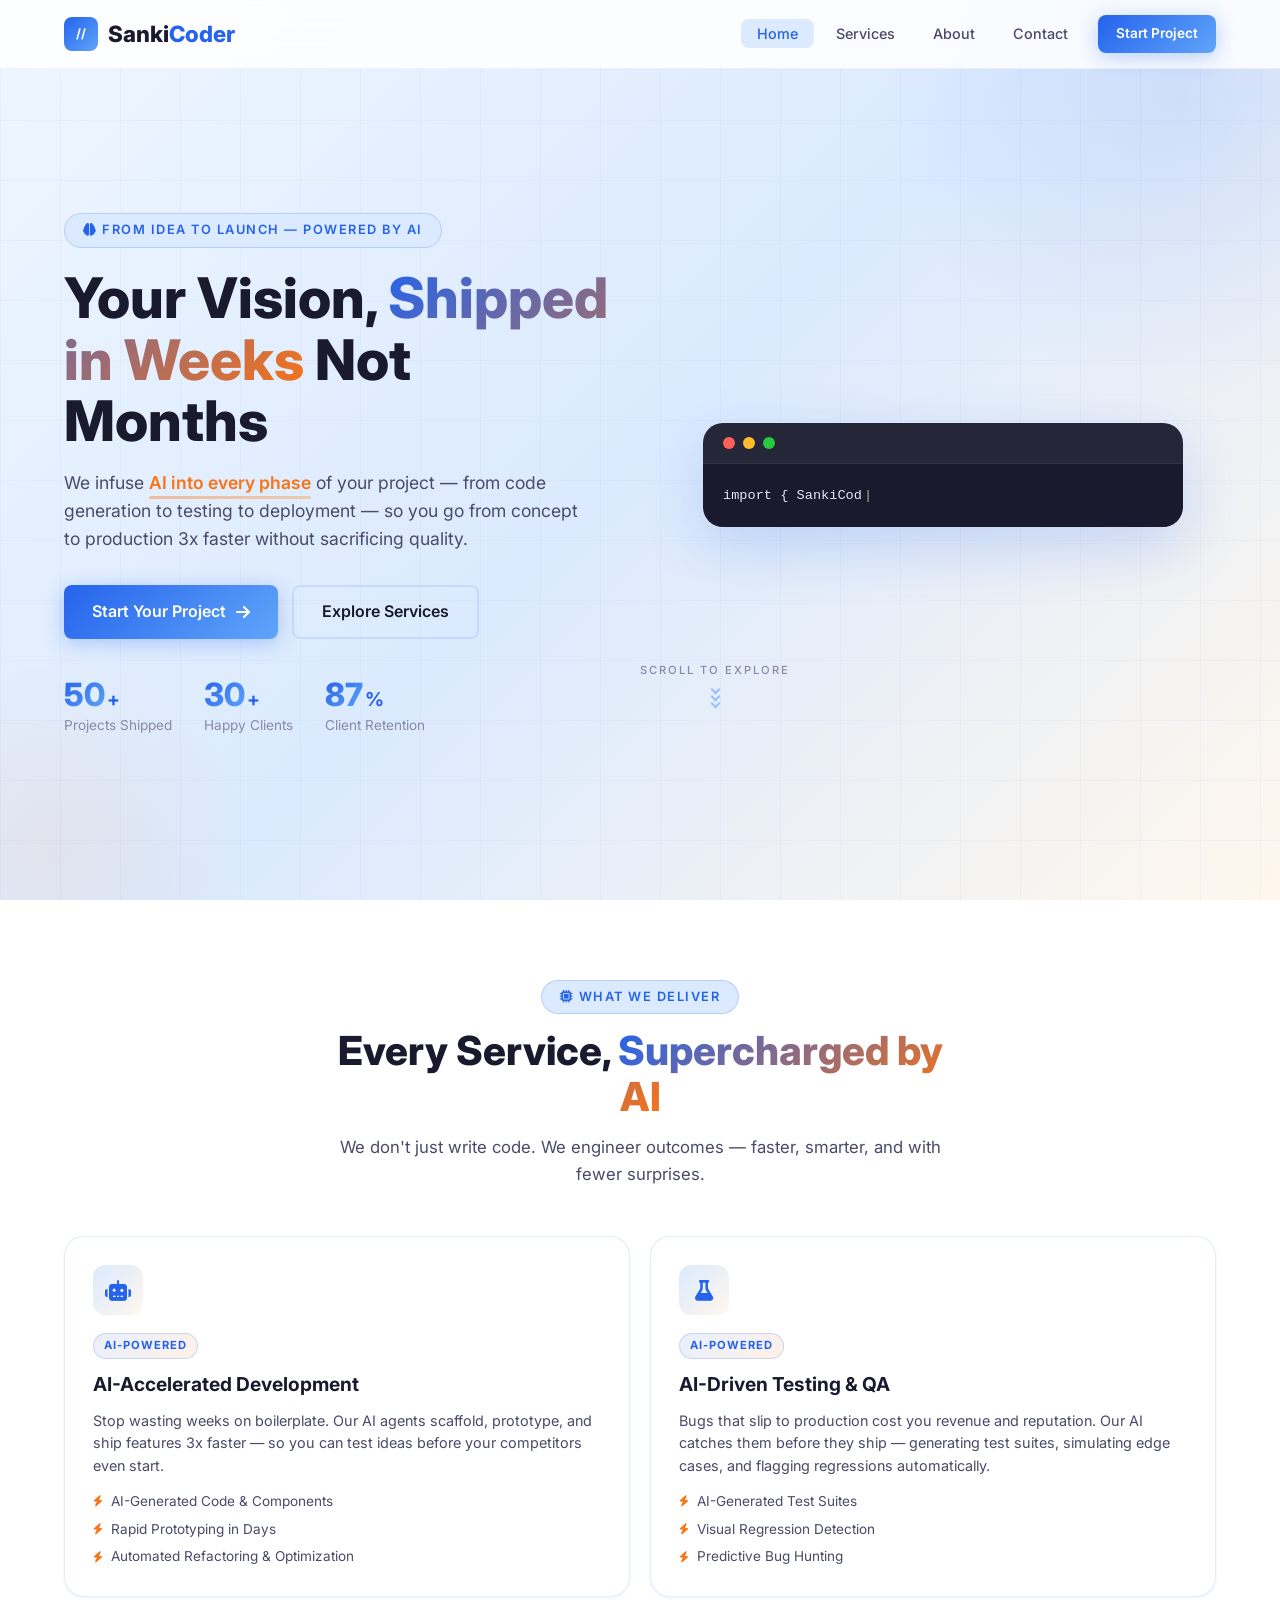
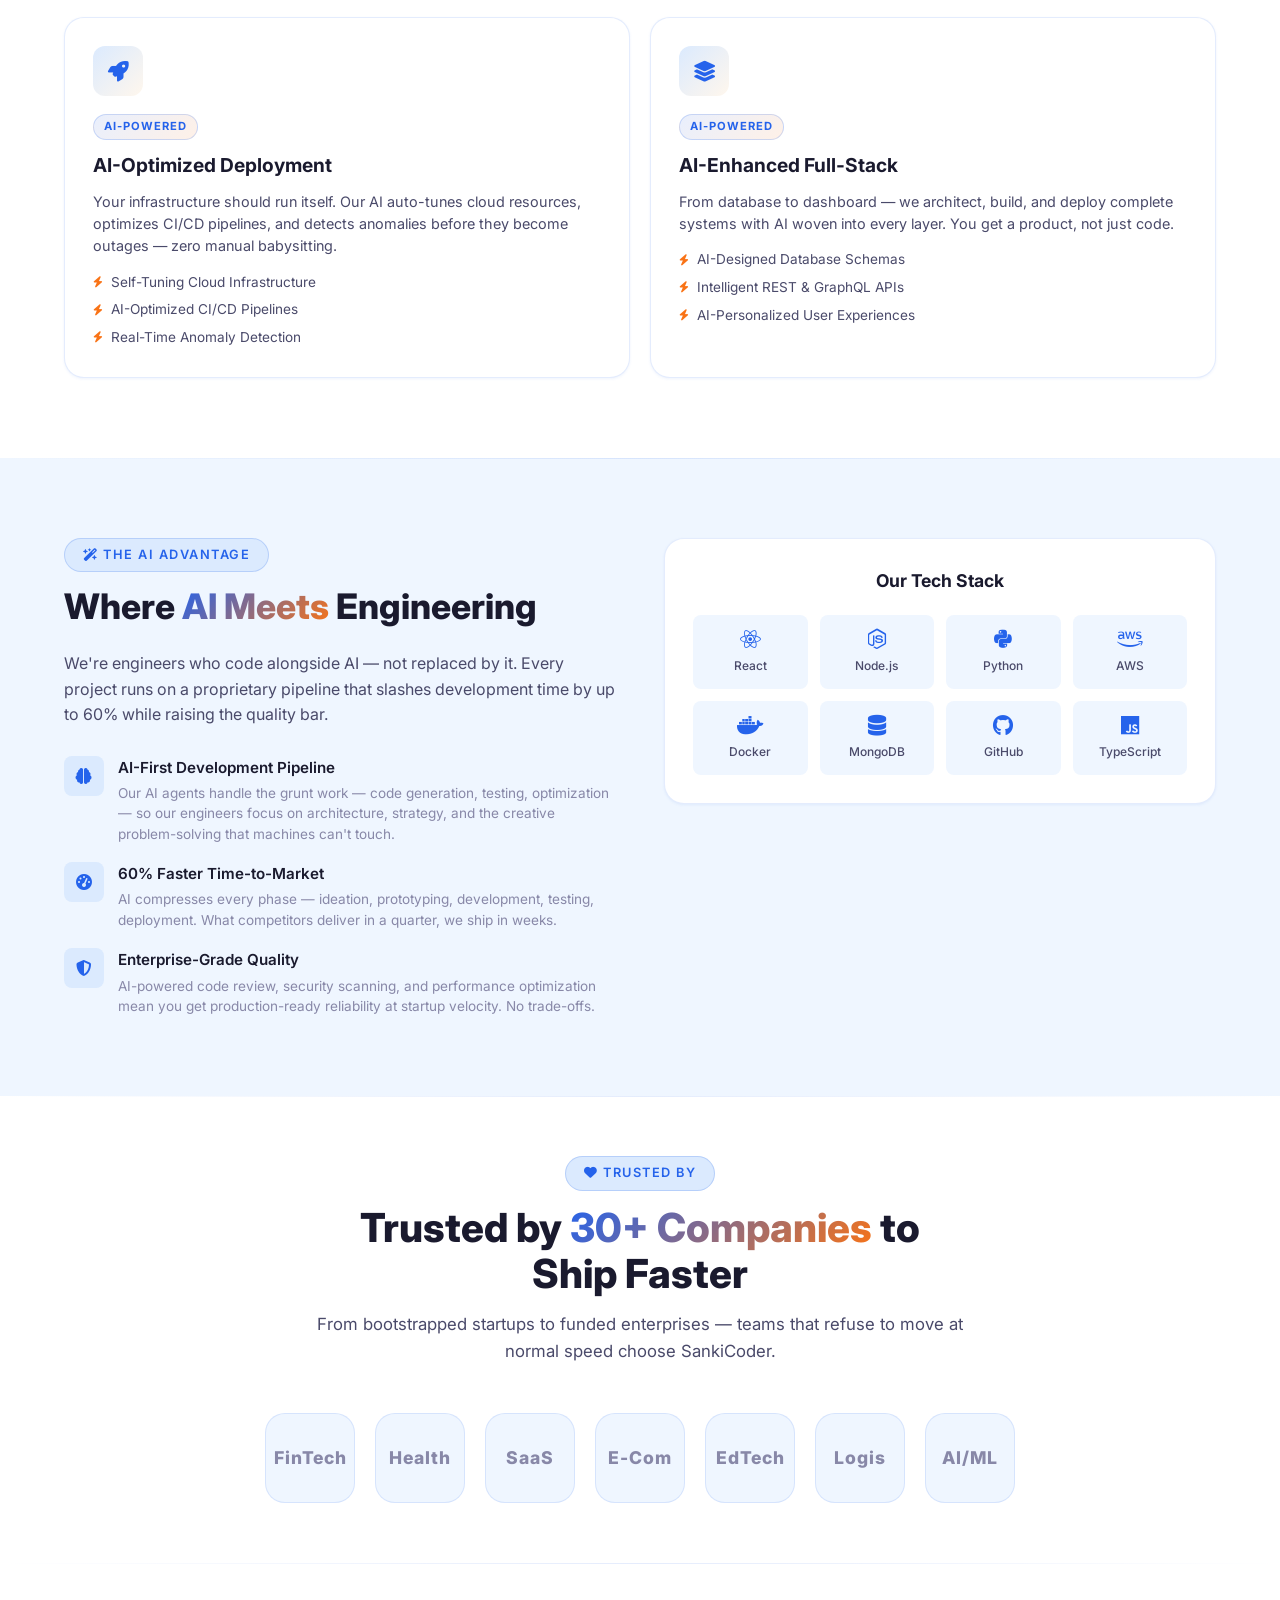
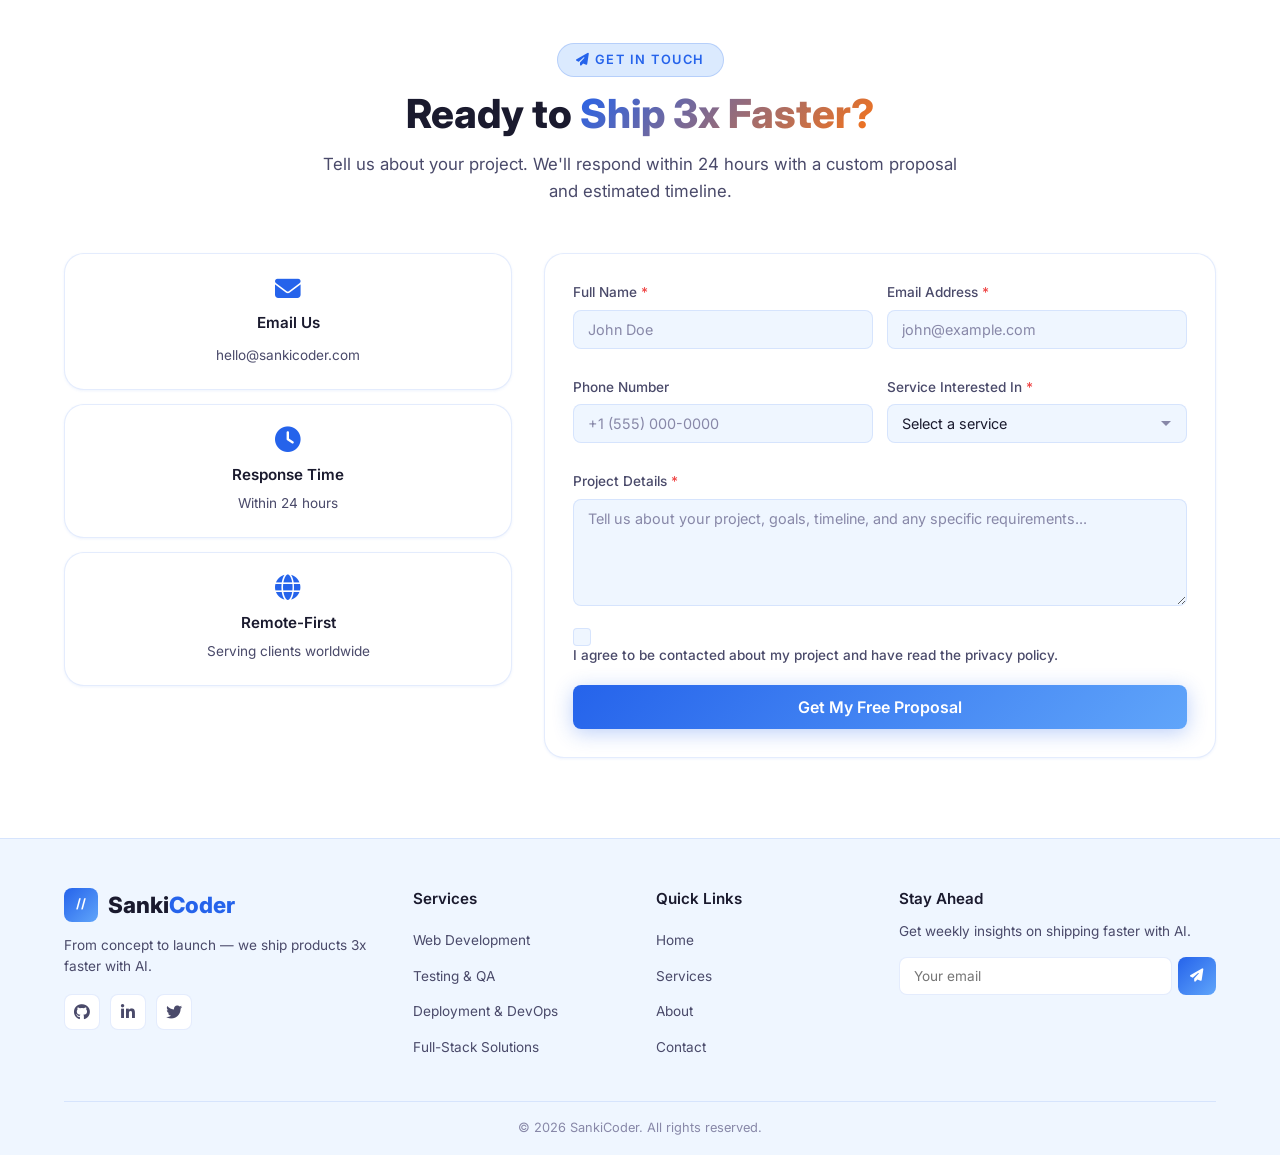
==== index.html @ d542b887 "first commit" ====
<!DOCTYPE html>
<html lang="en">
<head>
    <meta charset="UTF-8">
    <meta name="viewport" content="width=device-width, initial-scale=1.0">
    <title>SankiCoder — Ship Products 3x Faster with AI</title>
    <link rel="stylesheet" href="styles.css">
    <link rel="preconnect" href="https://fonts.googleapis.com">
    <link rel="preconnect" href="https://fonts.gstatic.com" crossorigin>
    <link href="https://fonts.googleapis.com/css2?family=Inter:wght@300;400;500;600;700;800&display=swap" rel="stylesheet">
    <link rel="stylesheet" href="https://cdnjs.cloudflare.com/ajax/libs/font-awesome/6.5.0/css/all.min.css">
</head>
<body>
    <!-- Navigation -->
    <nav class="navbar">
        <div class="container nav-container">
            <a href="#" class="logo">
                <span class="logo-icon">//</span>
                <span class="logo-text">Sanki<span class="accent">Coder</span></span>
            </a>
            <div class="nav-toggle" id="navToggle">
                <span></span>
                <span></span>
                <span></span>
            </div>
            <ul class="nav-links" id="navLinks">
                <li><a href="#home" class="nav-link active">Home</a></li>
                <li><a href="#services" class="nav-link">Services</a></li>
                <li><a href="#about" class="nav-link">About</a></li>
                <li><a href="#contact" class="nav-link">Contact</a></li>
                <li><a href="#contact" class="btn btn-primary nav-cta">Start Project</a></li>
            </ul>
        </div>
    </nav>

    <!-- Hero Section -->
    <section id="home" class="hero">
        <div class="hero-bg">
            <div class="gradient-sphere"></div>
            <div class="gradient-sphere-2"></div>
            <div class="grid-overlay"></div>
        </div>
        <div class="container hero-content">
            <div class="hero-text">
                <div class="badge"><i class="fas fa-brain"></i> From Idea to Launch — Powered by AI</div>
                <h1>Your Vision, <span class="gradient-text">Shipped in Weeks</span> Not Months</h1>
                <p>We infuse <span class="highlight">AI into every phase</span> of your project — from code generation to testing to deployment — so you go from concept to production 3x faster without sacrificing quality.</p>
                <div class="hero-cta">
                    <a href="#contact" class="btn btn-primary">Start Your Project <i class="fas fa-arrow-right"></i></a>
                    <a href="#services" class="btn btn-outline">Explore Services</a>
                </div>
                <div class="hero-stats">
                    <div class="stat">
                        <div class="stat-value">
                            <span class="stat-number" data-target="50">0</span>
                            <span class="stat-plus">+</span>
                        </div>
                        <span class="stat-label">Projects Shipped</span>
                    </div>
                    <div class="stat">
                        <div class="stat-value">
                            <span class="stat-number" data-target="30">0</span>
                            <span class="stat-plus">+</span>
                        </div>
                        <span class="stat-label">Happy Clients</span>
                    </div>
                    <div class="stat">
                        <div class="stat-value">
                            <span class="stat-number" data-target="98">0</span>
                            <span class="stat-percent">%</span>
                        </div>
                        <span class="stat-label">Client Retention</span>
                    </div>
                </div>
            </div>
            <div class="hero-visual">
                <div class="code-window">
                    <div class="code-header">
                        <span class="dot red"></span>
                        <span class="dot yellow"></span>
                        <span class="dot green"></span>
                    </div>
                    <div class="code-body">
                        <pre><code><span class="code-keyword">import</span> { SankiCoder } <span class="code-keyword">from</span> <span class="code-string">'tech'</span>;

<span class="code-keyword">const</span> project = <span class="code-keyword">new</span> SankiCoder({
  vision: <span class="code-string">'your idea'</span>,
  stack: [<span class="code-string">'React'</span>, <span class="code-string">'Node.js'</span>, <span class="code-string">'AWS'</span>]
});

<span class="code-keyword">await</span> project.deploy();
<span class="code-comment">// 🚀 AI-accelerated delivery</span></code></pre>
                    </div>
                </div>
            </div>
                <div class="scroll-indicator">
                    <span class="scroll-text">Scroll to explore</span>
                    <div class="scroll-chevron">
                        <span></span>
                        <span></span>
                        <span></span>
                    </div>
                </div>
            </div>
        </div>
    </section>

    <!-- Services Section -->
    <section id="services" class="services">
        <div class="container">
            <div class="section-header">
                <span class="section-badge"><i class="fas fa-microchip"></i> What We Deliver</span>
                <h2>Every Service, <span class="gradient-text">Supercharged by AI</span></h2>
                <p>We don't just write code. We engineer outcomes — faster, smarter, and with fewer surprises.</p>
            </div>
            <div class="services-grid">
                <div class="service-card ai-card">
                    <div class="service-icon ai-icon">
                        <i class="fas fa-robot"></i>
                    </div>
                    <div class="ai-badge">AI-Powered</div>
                    <h3>AI-Accelerated Development</h3>
                    <p>Stop wasting weeks on boilerplate. Our AI agents scaffold, prototype, and ship features 3x faster — so you can test ideas before your competitors even start.</p>
                    <ul class="service-features">
                        <li><i class="fas fa-bolt"></i> AI-Generated Code & Components</li>
                        <li><i class="fas fa-bolt"></i> Rapid Prototyping in Days</li>
                        <li><i class="fas fa-bolt"></i> Automated Refactoring & Optimization</li>
                    </ul>
                </div>
                <div class="service-card ai-card">
                    <div class="service-icon ai-icon">
                        <i class="fas fa-flask"></i>
                    </div>
                    <div class="ai-badge">AI-Powered</div>
                    <h3>AI-Driven Testing & QA</h3>
                    <p>Bugs that slip to production cost you revenue and reputation. Our AI catches them before they ship — generating test suites, simulating edge cases, and flagging regressions automatically.</p>
                    <ul class="service-features">
                        <li><i class="fas fa-bolt"></i> AI-Generated Test Suites</li>
                        <li><i class="fas fa-bolt"></i> Visual Regression Detection</li>
                        <li><i class="fas fa-bolt"></i> Predictive Bug Hunting</li>
                    </ul>
                </div>
                <div class="service-card ai-card">
                    <div class="service-icon ai-icon">
                        <i class="fas fa-rocket"></i>
                    </div>
                    <div class="ai-badge">AI-Powered</div>
                    <h3>AI-Optimized Deployment</h3>
                    <p>Your infrastructure should run itself. Our AI auto-tunes cloud resources, optimizes CI/CD pipelines, and detects anomalies before they become outages — zero manual babysitting.</p>
                    <ul class="service-features">
                        <li><i class="fas fa-bolt"></i> Self-Tuning Cloud Infrastructure</li>
                        <li><i class="fas fa-bolt"></i> AI-Optimized CI/CD Pipelines</li>
                        <li><i class="fas fa-bolt"></i> Real-Time Anomaly Detection</li>
                    </ul>
                </div>
                <div class="service-card ai-card">
                    <div class="service-icon ai-icon">
                        <i class="fas fa-layer-group"></i>
                    </div>
                    <div class="ai-badge">AI-Powered</div>
                    <h3>AI-Enhanced Full-Stack</h3>
                    <p>From database to dashboard — we architect, build, and deploy complete systems with AI woven into every layer. You get a product, not just code.</p>
                    <ul class="service-features">
                        <li><i class="fas fa-bolt"></i> AI-Designed Database Schemas</li>
                        <li><i class="fas fa-bolt"></i> Intelligent REST & GraphQL APIs</li>
                        <li><i class="fas fa-bolt"></i> AI-Personalized User Experiences</li>
                    </ul>
                </div>
            </div>
        </div>
    </section>

    <!-- About Section -->
    <section id="about" class="about">
        <div class="container">
            <div class="about-grid">
                <div class="about-content">
                    <div class="section-header left">
                    <span class="section-badge"><i class="fas fa-wand-magic-sparkles"></i> The AI Advantage</span>
                    <h2>Where <span class="gradient-text">AI Meets</span> Engineering</h2>
                    </div>
                    <p>We're engineers who code alongside AI — not replaced by it. Every project runs on a proprietary pipeline that slashes development time by up to 60% while raising the quality bar.</p>
                    <div class="about-values">
                        <div class="value-item">
                            <div class="value-icon"><i class="fas fa-brain"></i></div>
                            <div>
                                <h4>AI-First Development Pipeline</h4>
                                <p>Our AI agents handle the grunt work — code generation, testing, optimization — so our engineers focus on architecture, strategy, and the creative problem-solving that machines can't touch.</p>
                            </div>
                        </div>
                        <div class="value-item">
                            <div class="value-icon"><i class="fas fa-gauge-high"></i></div>
                            <div>
                                <h4>60% Faster Time-to-Market</h4>
                                <p>AI compresses every phase — ideation, prototyping, development, testing, deployment. What competitors deliver in a quarter, we ship in weeks.</p>
                            </div>
                        </div>
                        <div class="value-item">
                            <div class="value-icon"><i class="fas fa-shield-halved"></i></div>
                            <div>
                                <h4>Enterprise-Grade Quality</h4>
                                <p>AI-powered code review, security scanning, and performance optimization mean you get production-ready reliability at startup velocity. No trade-offs.</p>
                            </div>
                        </div>
                    </div>
                </div>
                <div class="about-tech">
                    <h3>Our Tech Stack</h3>
                    <div class="tech-grid">
                        <div class="tech-item"><i class="fab fa-react"></i><span>React</span></div>
                        <div class="tech-item"><i class="fab fa-node-js"></i><span>Node.js</span></div>
                        <div class="tech-item"><i class="fab fa-python"></i><span>Python</span></div>
                        <div class="tech-item"><i class="fab fa-aws"></i><span>AWS</span></div>
                        <div class="tech-item"><i class="fab fa-docker"></i><span>Docker</span></div>
                        <div class="tech-item"><i class="fas fa-database"></i><span>MongoDB</span></div>
                        <div class="tech-item"><i class="fab fa-github"></i><span>GitHub</span></div>
                        <div class="tech-item"><i class="fab fa-js"></i><span>TypeScript</span></div>
                    </div>
                </div>
            </div>
        </div>
    </section>

    <!-- Trusted By Section -->
    <section class="trusted">
        <div class="container">
            <div class="section-header">
                <span class="section-badge"><i class="fas fa-heart"></i> Trusted By</span>
                <h2>Trusted by <span class="gradient-text">30+ Companies</span> to Ship Faster</h2>
                <p>From bootstrapped startups to funded enterprises — teams that refuse to move at normal speed choose SankiCoder.</p>
            </div>
            <div class="trusted-grid">
                <div class="trusted-logo"><span>FinTech</span></div>
                <div class="trusted-logo"><span>Health</span></div>
                <div class="trusted-logo"><span>SaaS</span></div>
                <div class="trusted-logo"><span>E-Com</span></div>
                <div class="trusted-logo"><span>EdTech</span></div>
                <div class="trusted-logo"><span>Logis</span></div>
                <div class="trusted-logo"><span>AI/ML</span></div>
            </div>
        </div>
    </section>

    <!-- Contact / Lead Capture Section -->
    <section id="contact" class="contact">
        <div class="container">
                <div class="section-header">
                    <span class="section-badge"><i class="fas fa-paper-plane"></i> Get In Touch</span>
                    <h2>Ready to <span class="gradient-text">Ship 3x Faster?</span></h2>
                    <p>Tell us about your project. We'll respond within 24 hours with a custom proposal and estimated timeline.</p>
            </div>
            <div class="contact-wrapper">
                <div class="contact-info">
                    <div class="info-card">
                        <i class="fas fa-envelope"></i>
                        <h4>Email Us</h4>
                        <a href="mailto:hello@sankicoder.com">hello@sankicoder.com</a>
                    </div>
                    <div class="info-card">
                        <i class="fas fa-clock"></i>
                        <h4>Response Time</h4>
                        <p>Within 24 hours</p>
                    </div>
                    <div class="info-card">
                        <i class="fas fa-globe"></i>
                        <h4>Remote-First</h4>
                        <p>Serving clients worldwide</p>
                    </div>
                </div>
                <form class="contact-form" id="leadForm">
                    <div class="form-row">
                        <div class="form-group">
                            <label for="name">Full Name <span class="required">*</span></label>
                            <input type="text" id="name" name="name" placeholder="John Doe" required>
                        </div>
                        <div class="form-group">
                            <label for="email">Email Address <span class="required">*</span></label>
                            <input type="email" id="email" name="email" placeholder="john@example.com" required>
                        </div>
                    </div>
                    <div class="form-row">
                        <div class="form-group">
                            <label for="phone">Phone Number</label>
                            <input type="tel" id="phone" name="phone" placeholder="+1 (555) 000-0000">
                        </div>
                        <div class="form-group">
                            <label for="service">Service Interested In <span class="required">*</span></label>
                            <select id="service" name="service" required>
                                <option value="" disabled selected>Select a service</option>
                                <option value="ai-development">AI-Accelerated Development</option>
                                <option value="ai-testing">AI-Driven Testing & QA</option>
                                <option value="ai-deployment">AI-Optimized Deployment</option>
                                <option value="ai-fullstack">AI-Enhanced Full-Stack</option>
                                <option value="other">Other</option>
                            </select>
                        </div>
                    </div>
                    <div class="form-group">
                        <label for="message">Project Details <span class="required">*</span></label>
                        <textarea id="message" name="message" rows="5" placeholder="Tell us about your project, goals, timeline, and any specific requirements..." required></textarea>
                    </div>
                    <div class="form-group checkbox-group">
                        <label class="checkbox-label">
                            <input type="checkbox" id="consent" required>
                            <span class="checkmark"></span>
                            <span class="checkbox-text"></span>I agree to be contacted about my project and have read the privacy policy.</span>
                        </label>
                    </div>
                    <button type="submit" class="btn btn-primary btn-full" id="submitBtn">
                        <span class="btn-text">Get My Free Proposal</span>
                        <span class="btn-loading" style="display:none;">
                            <i class="fas fa-spinner fa-spin"></i> Sending...
                        </span>
                    </button>
                    <div class="form-success" id="formSuccess" style="display:none;">
                        <i class="fas fa-check-circle"></i>
                        <h3>Message Sent Successfully!</h3>
                        <p>Thank you for reaching out. We'll review your project details and get back to you within 24 hours.</p>
                    </div>
                </form>
            </div>
        </div>
    </section>

    <!-- Footer -->
    <footer class="footer">
        <div class="container">
            <div class="footer-content">
                <div class="footer-brand">
                    <a href="#" class="logo">
                        <span class="logo-icon">//</span>
                        <span class="logo-text">Sanki<span class="accent">Coder</span></span>
                    </a>
                    <p>From concept to launch — we ship products 3x faster with AI.</p>
                    <div class="social-links">
                        <a href="#" aria-label="GitHub"><i class="fab fa-github"></i></a>
                        <a href="#" aria-label="LinkedIn"><i class="fab fa-linkedin-in"></i></a>
                        <a href="#" aria-label="Twitter"><i class="fab fa-twitter"></i></a>
                    </div>
                </div>
                <div class="footer-links">
                    <h4>Services</h4>
                    <ul>
                        <li><a href="#services">Web Development</a></li>
                        <li><a href="#services">Testing & QA</a></li>
                        <li><a href="#services">Deployment & DevOps</a></li>
                        <li><a href="#services">Full-Stack Solutions</a></li>
                    </ul>
                </div>
                <div class="footer-links">
                    <h4>Quick Links</h4>
                    <ul>
                        <li><a href="#home">Home</a></li>
                        <li><a href="#services">Services</a></li>
                        <li><a href="#about">About</a></li>
                        <li><a href="#contact">Contact</a></li>
                    </ul>
                </div>
                <div class="footer-newsletter">
                    <h4>Stay Ahead</h4>
                    <p>Get weekly insights on shipping faster with AI.</p>
                    <form class="newsletter-form" id="newsletterForm">
                        <input type="email" placeholder="Your email" required>
                        <button type="submit"><i class="fas fa-paper-plane"></i></button>
                    </form>
                </div>
            </div>
            <div class="footer-bottom">
                <p>&copy; 2026 SankiCoder. All rights reserved.</p>
            </div>
        </div>
    </footer>

    <!-- Back to Top Button -->
    <button class="back-to-top" id="backToTop" aria-label="Back to top">
        <i class="fas fa-chevron-up"></i>
    </button>

    <script src="script.js"></script>
</body>
</html>
---- styles.css ----
/* ===== CSS Variables - Light Theme (Default) ===== */
:root {
    --primary: #2563eb;
    --primary-dark: #1d4ed8;
    --primary-light: #60a5fa;
    --primary-subtle: #dbeafe;
    --accent: #f97316;
    --accent-light: #fb923c;
    --accent-subtle: #fff7ed;
    --bg-primary: #ffffff;
    --bg-secondary: #eff6ff;
    --bg-card: #ffffff;
    --bg-card-hover: #f0f7ff;
    --text-primary: #1a1a2e;
    --text-secondary: #4a4a6a;
    --text-muted: #8888a8;
    --border-color: rgba(37, 99, 235, 0.12);
    --border-light: rgba(37, 99, 235, 0.06);
    --gradient-1: linear-gradient(135deg, #2563eb, #60a5fa);
    --gradient-2: linear-gradient(135deg, #2563eb, #f97316);
    --gradient-3: linear-gradient(135deg, #f97316, #fb923c);
    --gradient-hero: linear-gradient(135deg, #eff6ff 0%, #dbeafe 50%, #fff7ed 100%);
    --shadow-sm: 0 1px 3px rgba(37, 99, 235, 0.08);
    --shadow-md: 0 4px 20px rgba(37, 99, 235, 0.1);
    --shadow-lg: 0 8px 40px rgba(37, 99, 235, 0.12);
    --shadow-glow: 0 0 30px rgba(37, 99, 235, 0.15);
    --radius-sm: 8px;
    --radius-md: 12px;
    --radius-lg: 20px;
    --radius-xl: 24px;
    --transition: all 0.3s cubic-bezier(0.4, 0, 0.2, 1);
    --nav-bg: rgba(255, 255, 255, 0.85);
    --nav-border: rgba(37, 99, 235, 0.08);
    --code-bg: #1a1a2e;
    --code-text: #e2e8f0;
}

/* ===== Reset & Base ===== */
*, *::before, *::after {
    margin: 0;
    padding: 0;
    box-sizing: border-box;
}

html {
    scroll-behavior: smooth;
    scroll-padding-top: 80px;
}

body {
    font-family: 'Inter', -apple-system, BlinkMacSystemFont, sans-serif;
    background-color: var(--bg-primary);
    color: var(--text-primary);
    line-height: 1.6;
    overflow-x: hidden;
}

a {
    text-decoration: none;
    color: inherit;
}

ul {
    list-style: none;
}

img {
    max-width: 100%;
}

.container {
    max-width: 1200px;
    margin: 0 auto;
    padding: 0 24px;
}

/* ===== Typography ===== */
.gradient-text {
    background: var(--gradient-2);
    -webkit-background-clip: text;
    background-clip: text;
    -webkit-text-fill-color: transparent;
}

.highlight {
    color: var(--accent);
    font-weight: 600;
    position: relative;
    display: inline-block;
}

.highlight::after {
    content: '';
    position: absolute;
    bottom: -2px;
    left: 0;
    right: 0;
    height: 3px;
    background: var(--gradient-3);
    border-radius: 2px;
    opacity: 0.4;
}

.section-header {
    text-align: center;
    max-width: 650px;
    margin: 0 auto 48px;
}

.section-header.left {
    text-align: left;
    margin: 0 0 24px;
}

.section-badge {
    display: inline-block;
    background: var(--primary-subtle);
    border: 1px solid rgba(37, 99, 235, 0.2);
    color: var(--primary);
    font-size: 0.8rem;
    font-weight: 600;
    text-transform: uppercase;
    letter-spacing: 1.5px;
    padding: 6px 18px;
    border-radius: 50px;
    margin-bottom: 14px;
}

.section-header h2 {
    font-size: 2.5rem;
    font-weight: 800;
    line-height: 1.15;
    margin-bottom: 14px;
    color: var(--text-primary);
}

.section-header p {
    color: var(--text-secondary);
    font-size: 1.05rem;
    line-height: 1.6;
}

.section-header.left h2 {
    font-size: 2.2rem;
}

/* ===== Buttons ===== */
.btn {
    display: inline-flex;
    align-items: center;
    gap: 10px;
    font-family: 'Inter', sans-serif;
    font-size: 1rem;
    font-weight: 600;
    padding: 12px 28px;
    border-radius: var(--radius-sm);
    cursor: pointer;
    transition: var(--transition);
    border: none;
}

.btn-primary {
    background: var(--gradient-1);
    color: #fff;
    box-shadow: 0 4px 20px rgba(37, 99, 235, 0.3);
}

.btn-primary:hover {
    transform: translateY(-2px);
    box-shadow: 0 8px 30px rgba(37, 99, 235, 0.4);
}

.btn-outline {
    background: transparent;
    color: var(--text-primary);
    border: 2px solid var(--border-color);
}

.btn-outline:hover {
    border-color: var(--primary);
    background: var(--primary-subtle);
}

.btn-full {
    width: 100%;
    justify-content: center;
}

/* Nav CTA */
.nav-cta {
    padding: 8px 18px !important;
    font-size: 0.85rem !important;
    margin-left: 8px;
    white-space: nowrap;
}

/* ===== Navigation ===== */
.navbar {
    position: fixed;
    top: 0;
    left: 0;
    right: 0;
    z-index: 1000;
    background: var(--nav-bg);
    backdrop-filter: blur(20px);
    -webkit-backdrop-filter: blur(20px);
    border-bottom: 1px solid var(--nav-border);
    transition: var(--transition);
}

.navbar.scrolled {
    background: rgba(255, 255, 255, 0.95);
    box-shadow: 0 4px 30px rgba(37, 99, 235, 0.08);
}

.nav-container {
    display: flex;
    align-items: center;
    justify-content: space-between;
    height: 68px;
}

.logo {
    display: flex;
    align-items: center;
    gap: 10px;
    font-size: 1.4rem;
    font-weight: 800;
}

.logo-icon {
    display: inline-flex;
    align-items: center;
    justify-content: center;
    width: 34px;
    height: 34px;
    background: var(--gradient-1);
    border-radius: var(--radius-sm);
    font-size: 0.8rem;
    font-weight: 700;
    color: #fff;
}

.logo-text {
    color: var(--text-primary);
}

.accent {
    color: var(--primary);
}

.nav-links {
    display: flex;
    align-items: center;
    gap: 6px;
}

.nav-link {
    padding: 6px 16px;
    border-radius: var(--radius-sm);
    font-size: 0.9rem;
    font-weight: 500;
    color: var(--text-secondary);
    transition: var(--transition);
}

.nav-link:hover,
.nav-link.active {
    color: var(--primary);
    background: var(--primary-subtle);
}

.nav-toggle {
    display: none;
    flex-direction: column;
    gap: 5px;
    cursor: pointer;
    padding: 5px;
}

.nav-toggle span {
    display: block;
    width: 24px;
    height: 2px;
    background: var(--text-primary);
    border-radius: 2px;
    transition: var(--transition);
}

/* ===== Hero Section ===== */
.hero {
    position: relative;
    min-height: 100vh;
    display: flex;
    align-items: center;
    padding: 110px 0 60px;
    overflow: hidden;
    background: var(--gradient-hero);
}

.hero-bg {
    position: absolute;
    inset: 0;
    z-index: 0;
}

.gradient-sphere {
    position: absolute;
    top: -200px;
    right: -200px;
    width: 600px;
    height: 600px;
    border-radius: 50%;
    background: radial-gradient(circle, rgba(37, 99, 235, 0.1), transparent 70%);
    animation: sphereFloat 8s ease-in-out infinite;
}

.gradient-sphere-2 {
    position: absolute;
    bottom: -150px;
    left: -150px;
    width: 400px;
    height: 400px;
    border-radius: 50%;
    background: radial-gradient(circle, rgba(249, 115, 22, 0.08), transparent 70%);
    animation: sphereFloat2 10s ease-in-out infinite;
}

@keyframes sphereFloat {
    0%, 100% { transform: translate(0, 0) scale(1); }
    50% { transform: translate(-30px, 30px) scale(1.05); }
}

@keyframes sphereFloat2 {
    0%, 100% { transform: translate(0, 0) scale(1); }
    50% { transform: translate(30px, -20px) scale(1.08); }
}

.grid-overlay {
    position: absolute;
    inset: 0;
    background-image: 
        linear-gradient(rgba(37, 99, 235, 0.04) 1px, transparent 1px),
        linear-gradient(90deg, rgba(37, 99, 235, 0.04) 1px, transparent 1px);
    background-size: 60px 60px;
}

.hero-content {
    position: relative;
    z-index: 1;
    display: grid;
    grid-template-columns: 1fr 1fr;
    gap: 60px;
    align-items: center;
}

.hero-text .badge {
    display: inline-block;
    background: var(--primary-subtle);
    border: 1px solid rgba(37, 99, 235, 0.2);
    color: var(--primary);
    font-size: 0.8rem;
    font-weight: 600;
    text-transform: uppercase;
    letter-spacing: 1.5px;
    padding: 6px 18px;
    border-radius: 50px;
    margin-bottom: 20px;
}

.hero-text h1 {
    font-size: 3.5rem;
    font-weight: 800;
    line-height: 1.1;
    margin-bottom: 16px;
    color: var(--text-primary);
}

.hero-text p {
    color: var(--text-secondary);
    font-size: 1.1rem;
    line-height: 1.6;
    margin-bottom: 32px;
    max-width: 520px;
}

.hero-cta {
    display: flex;
    gap: 14px;
    flex-wrap: wrap;
    margin-bottom: 40px;
}

.hero-stats {
    display: flex;
    gap: 32px;
}

.stat {
    display: flex;
    flex-direction: column;
    align-items: flex-start;
}

.stat-value {
    display: flex;
    align-items: baseline;
    gap: 2px;
}

.stat-number {
    font-size: 2rem;
    font-weight: 800;
    background: var(--gradient-1);
    -webkit-background-clip: text;
    background-clip: text;
    -webkit-text-fill-color: transparent;
    line-height: 1;
}

.stat-plus,
.stat-percent {
    font-size: 1.2rem;
    font-weight: 700;
    color: var(--primary);
    line-height: 1;
}

.stat-label {
    font-size: 0.85rem;
    color: var(--text-muted);
    margin-top: 4px;
    display: block;
}

/* Code Window */
.hero-visual {
    display: flex;
    justify-content: center;
}

.code-window {
    width: 100%;
    max-width: 480px;
    background: var(--code-bg);
    border-radius: var(--radius-lg);
    overflow: hidden;
    box-shadow: 0 20px 60px rgba(37, 99, 235, 0.2);
}

.code-header {
    display: flex;
    gap: 8px;
    padding: 14px 20px;
    background: rgba(255, 255, 255, 0.05);
    border-bottom: 1px solid rgba(255, 255, 255, 0.06);
}

.dot {
    width: 12px;
    height: 12px;
    border-radius: 50%;
}

.dot.red { background: #ff5f57; }
.dot.yellow { background: #febc2e; }
.dot.green { background: #28c840; }

.code-body {
    padding: 20px;
    overflow-x: auto;
}

.code-body pre {
    font-family: 'JetBrains Mono', 'Fira Code', monospace;
    font-size: 0.85rem;
    line-height: 1.7;
    color: var(--code-text);
}

.code-keyword { color: #c678dd; }
.code-string { color: #98c379; }
.code-comment { color: #5c6370; font-style: italic; }

/* Typing Cursor */
.typing-cursor {
    display: inline-block;
    color: #98c379;
    animation: blink 0.8s step-end infinite;
    font-weight: 100;
    margin-left: 2px;
}

@keyframes blink {
    0%, 100% { opacity: 1; }
    50% { opacity: 0; }
}

/* ===== Services Section ===== */
.services {
    padding: 80px 0;
    position: relative;
    background: var(--bg-primary);
}

.services-grid {
    display: grid;
    grid-template-columns: repeat(2, 1fr);
    gap: 20px;
}

.service-card {
    background: var(--bg-card);
    border: 1px solid var(--border-color);
    border-radius: var(--radius-lg);
    padding: 28px;
    transition: var(--transition);
    box-shadow: var(--shadow-sm);
    position: relative;
    overflow: hidden;
}

.service-card:hover {
    transform: translateY(-4px);
    border-color: rgba(37, 99, 235, 0.25);
    box-shadow: var(--shadow-lg);
    background: var(--bg-card-hover);
}

/* AI Card special styling */
.ai-card::before {
    content: '';
    position: absolute;
    top: 0;
    left: 0;
    right: 0;
    height: 3px;
    background: var(--gradient-2);
    opacity: 0;
    transition: var(--transition);
}

.ai-card:hover::before {
    opacity: 1;
}

.ai-badge {
    display: inline-flex;
    align-items: center;
    gap: 4px;
    background: linear-gradient(135deg, rgba(37, 99, 235, 0.1), rgba(249, 115, 22, 0.1));
    border: 1px solid rgba(37, 99, 235, 0.2);
    color: var(--primary);
    font-size: 0.7rem;
    font-weight: 700;
    text-transform: uppercase;
    letter-spacing: 1px;
    padding: 3px 10px;
    border-radius: 50px;
    margin-bottom: 10px;
}

.service-icon {
    width: 50px;
    height: 50px;
    display: flex;
    align-items: center;
    justify-content: center;
    background: var(--primary-subtle);
    border-radius: var(--radius-md);
    margin-bottom: 16px;
    font-size: 1.3rem;
    color: var(--primary);
}

.ai-icon {
    background: linear-gradient(135deg, var(--primary-subtle), var(--accent-subtle));
    color: var(--primary);
}

.service-card h3 {
    font-size: 1.2rem;
    font-weight: 700;
    margin-bottom: 10px;
    color: var(--text-primary);
}

.service-card > p {
    color: var(--text-secondary);
    font-size: 0.9rem;
    line-height: 1.55;
    margin-bottom: 14px;
}

.service-features {
    display: flex;
    flex-direction: column;
    gap: 6px;
}

.service-features li {
    display: flex;
    align-items: center;
    gap: 8px;
    font-size: 0.85rem;
    color: var(--text-secondary);
}

.service-features li i {
    color: var(--accent);
    font-size: 0.75rem;
}

.service-features li i.fa-bolt {
    color: var(--accent);
    font-size: 0.7rem;
}

/* ===== About Section ===== */
.about {
    padding: 80px 0;
    position: relative;
    background: var(--bg-secondary);
}

.about::before {
    content: '';
    position: absolute;
    top: 0;
    left: 0;
    right: 0;
    height: 1px;
    background: linear-gradient(90deg, transparent, var(--border-color), transparent);
}

.about-grid {
    display: grid;
    grid-template-columns: 1fr 1fr;
    gap: 48px;
    align-items: start;
}

.about-content p {
    color: var(--text-secondary);
    font-size: 1rem;
    line-height: 1.6;
    margin-bottom: 28px;
}

.about-values {
    display: flex;
    flex-direction: column;
    gap: 18px;
}

.value-item {
    display: flex;
    gap: 14px;
}

.value-icon {
    width: 40px;
    height: 40px;
    min-width: 40px;
    display: flex;
    align-items: center;
    justify-content: center;
    background: var(--primary-subtle);
    border-radius: var(--radius-sm);
    color: var(--primary);
    font-size: 1rem;
}

.value-item h4 {
    font-size: 0.95rem;
    font-weight: 600;
    margin-bottom: 3px;
    color: var(--text-primary);
}

.value-item p {
    font-size: 0.85rem;
    color: var(--text-muted);
    margin-bottom: 0;
    line-height: 1.5;
}

/* Tech Stack */
.about-tech {
    background: var(--bg-card);
    border: 1px solid var(--border-color);
    border-radius: var(--radius-lg);
    padding: 28px;
    box-shadow: var(--shadow-sm);
}

.about-tech h3 {
    font-size: 1.1rem;
    font-weight: 700;
    margin-bottom: 20px;
    text-align: center;
    color: var(--text-primary);
}

.tech-grid {
    display: grid;
    grid-template-columns: repeat(4, 1fr);
    gap: 12px;
}

.tech-item {
    display: flex;
    flex-direction: column;
    align-items: center;
    gap: 6px;
    padding: 14px 10px;
    background: var(--bg-secondary);
    border-radius: var(--radius-sm);
    transition: var(--transition);
    cursor: default;
}

.tech-item:hover {
    background: var(--primary-subtle);
    transform: translateY(-2px);
}

.tech-item i {
    font-size: 1.3rem;
    color: var(--primary);
}

.tech-item span {
    font-size: 0.75rem;
    font-weight: 500;
    color: var(--text-secondary);
}

/* ===== Contact Section ===== */
.contact {
    padding: 80px 0;
    position: relative;
    background: var(--bg-primary);
}

.contact::before {
    content: '';
    position: absolute;
    top: 0;
    left: 0;
    right: 0;
    height: 1px;
    background: linear-gradient(90deg, transparent, var(--border-color), transparent);
}

.contact-wrapper {
    display: grid;
    grid-template-columns: 1fr 1.5fr;
    gap: 32px;
    align-items: start;
}

.contact-info {
    display: flex;
    flex-direction: column;
    gap: 14px;
}

.info-card {
    background: var(--bg-card);
    border: 1px solid var(--border-color);
    border-radius: var(--radius-lg);
    padding: 22px;
    text-align: center;
    transition: var(--transition);
    box-shadow: var(--shadow-sm);
}

.info-card:hover {
    border-color: rgba(37, 99, 235, 0.25);
    transform: translateY(-2px);
    box-shadow: var(--shadow-md);
}

.info-card i {
    font-size: 1.6rem;
    color: var(--primary);
    margin-bottom: 10px;
}

.info-card h4 {
    font-size: 0.95rem;
    font-weight: 600;
    margin-bottom: 6px;
    color: var(--text-primary);
}

.info-card p,
.info-card a {
    font-size: 0.85rem;
    color: var(--text-secondary);
}

.info-card a:hover {
    color: var(--primary);
}

/* Contact Form */
.contact-form {
    background: var(--bg-card);
    border: 1px solid var(--border-color);
    border-radius: var(--radius-lg);
    padding: 28px;
    box-shadow: var(--shadow-sm);
}

.form-row {
    display: grid;
    grid-template-columns: 1fr 1fr;
    gap: 14px;
    margin-bottom: 14px;
}

.form-group {
    margin-bottom: 14px;
}

.form-group label {
    display: block;
    font-size: 0.85rem;
    font-weight: 500;
    margin-bottom: 6px;
    color: var(--text-secondary);
}

.required {
    color: #ef4444;
}

.form-group input,
.form-group select,
.form-group textarea {
    width: 100%;
    padding: 10px 14px;
    background: var(--bg-secondary);
    border: 1px solid var(--border-color);
    border-radius: var(--radius-sm);
    color: var(--text-primary);
    font-family: 'Inter', sans-serif;
    font-size: 0.9rem;
    transition: var(--transition);
    outline: none;
}

.form-group input:focus,
.form-group select:focus,
.form-group textarea:focus {
    border-color: var(--primary);
    box-shadow: 0 0 0 3px rgba(37, 99, 235, 0.1);
    background: var(--bg-card);
}

.form-group input::placeholder,
.form-group textarea::placeholder {
    color: var(--text-muted);
}

.form-group select {
    cursor: pointer;
    appearance: none;
    background-image: url("data:image/svg+xml,%3Csvg xmlns='http://www.w3.org/2000/svg' width='12' height='12' viewBox='0 0 12 12'%3E%3Cpath fill='%238888a8' d='M6 8L1 3h10z'/%3E%3C/svg%3E");
    background-repeat: no-repeat;
    background-position: right 14px center;
    padding-right: 36px;
}

.form-group select option {
    background: var(--bg-primary);
    color: var(--text-primary);
}

.form-group textarea {
    resize: vertical;
    min-height: 100px;
}

.checkbox-group {
    margin-bottom: 20px;
}

.checkbox-label {
    display: flex;
    align-items: flex-start;
    gap: 10px;
    cursor: pointer;
    font-size: 0.8rem;
    color: var(--text-secondary);
    line-height: 1.4;
}

.checkbox-label input[type="checkbox"] {
    display: none;
}

.checkmark {
    width: 18px;
    height: 18px;
    min-width: 18px;
    background: var(--bg-secondary);
    border: 1px solid var(--border-color);
    border-radius: 4px;
    display: flex;
    align-items: center;
    justify-content: center;
    transition: var(--transition);
}

.checkbox-label input:checked + .checkmark {
    background: var(--primary);
    border-color: var(--primary);
}

.checkbox-label input:checked + .checkmark::after {
    content: '\f00c';
    font-family: 'Font Awesome 6 Free';
    font-weight: 900;
    font-size: 0.65rem;
    color: #fff;
}

/* Form success */
.form-success {
    text-align: center;
    padding: 20px;
}

.form-success i {
    font-size: 2.5rem;
    color: var(--accent);
    margin-bottom: 14px;
}

.form-success h3 {
    font-size: 1.2rem;
    margin-bottom: 6px;
    color: var(--text-primary);
}

.form-success p {
    color: var(--text-secondary);
    font-size: 0.9rem;
}

/* ===== Footer ===== */
.footer {
    background: var(--bg-secondary);
    border-top: 1px solid var(--border-color);
    padding: 48px 0 0;
}

.footer-content {
    display: grid;
    grid-template-columns: 1.5fr 1fr 1fr 1.5fr;
    gap: 32px;
    padding-bottom: 32px;
}

.footer-brand .logo {
    margin-bottom: 12px;
}

.footer-brand p {
    color: var(--text-secondary);
    font-size: 0.85rem;
    margin-bottom: 16px;
}

.social-links {
    display: flex;
    gap: 10px;
}

.social-links a {
    width: 36px;
    height: 36px;
    display: flex;
    align-items: center;
    justify-content: center;
    background: var(--bg-card);
    border: 1px solid var(--border-color);
    border-radius: var(--radius-sm);
    color: var(--text-secondary);
    transition: var(--transition);
}

.social-links a:hover {
    background: var(--primary-subtle);
    border-color: var(--primary);
    color: var(--primary);
}

.footer-links h4 {
    font-size: 0.95rem;
    font-weight: 600;
    margin-bottom: 16px;
    color: var(--text-primary);
}

.footer-links ul li {
    margin-bottom: 10px;
}

.footer-links ul li a {
    color: var(--text-secondary);
    font-size: 0.85rem;
    transition: var(--transition);
}

.footer-links ul li a:hover {
    color: var(--primary);
}

.footer-newsletter h4 {
    font-size: 0.95rem;
    font-weight: 600;
    margin-bottom: 10px;
    color: var(--text-primary);
}

.footer-newsletter p {
    color: var(--text-secondary);
    font-size: 0.85rem;
    margin-bottom: 14px;
}

.newsletter-form {
    display: flex;
    gap: 6px;
}

.newsletter-form input {
    flex: 1;
    padding: 8px 14px;
    background: var(--bg-card);
    border: 1px solid var(--border-color);
    border-radius: var(--radius-sm);
    color: var(--text-primary);
    font-family: 'Inter', sans-serif;
    font-size: 0.85rem;
    outline: none;
    transition: var(--transition);
}

.newsletter-form input:focus {
    border-color: var(--primary);
    box-shadow: 0 0 0 3px rgba(37, 99, 235, 0.1);
}

.newsletter-form button {
    width: 38px;
    height: 38px;
    display: flex;
    align-items: center;
    justify-content: center;
    background: var(--gradient-1);
    border: none;
    border-radius: var(--radius-sm);
    color: #fff;
    cursor: pointer;
    transition: var(--transition);
}

.newsletter-form button:hover {
    opacity: 0.9;
    transform: scale(1.05);
}

.footer-bottom {
    border-top: 1px solid var(--border-color);
    padding: 16px 0;
    text-align: center;
}

.footer-bottom p {
    color: var(--text-muted);
    font-size: 0.8rem;
}

/* ===== Animations ===== */
@keyframes fadeInUp {
    from {
        opacity: 0;
        transform: translateY(30px);
    }
    to {
        opacity: 1;
        transform: translateY(0);
    }
}

.hero-text, .hero-visual {
    animation: fadeInUp 0.8s ease-out;
}

/* ===== Scroll Indicator ===== */
.scroll-indicator {
    position: absolute;
    bottom: 30px;
    left: 50%;
    transform: translateX(-50%);
    display: flex;
    flex-direction: column;
    align-items: center;
    gap: 6px;
    animation: fadeInUp 1s ease-out 1.5s both;
    z-index: 2;
}

.scroll-text {
    font-size: 0.7rem;
    text-transform: uppercase;
    letter-spacing: 2px;
    color: var(--text-muted);
    font-weight: 500;
}

.scroll-chevron {
    display: flex;
    flex-direction: column;
    align-items: center;
    gap: 3px;
}

.scroll-chevron span {
    display: block;
    width: 7px;
    height: 7px;
    border-right: 2px solid var(--primary-light);
    border-bottom: 2px solid var(--primary-light);
    transform: rotate(45deg);
    animation: scrollBounce 2s infinite;
    opacity: 0.6;
}

.scroll-chevron span:nth-child(2) {
    animation-delay: 0.2s;
    margin-top: -3px;
}

.scroll-chevron span:nth-child(3) {
    animation-delay: 0.4s;
    margin-top: -3px;
}

@keyframes scrollBounce {
    0%, 20%, 50%, 80%, 100% {
        transform: rotate(45deg) translateY(0);
        opacity: 0.6;
    }
    40% {
        transform: rotate(45deg) translateY(4px);
        opacity: 1;
    }
    60% {
        transform: rotate(45deg) translateY(2px);
        opacity: 0.8;
    }
}

/* ===== Trusted By Section ===== */
.trusted {
    padding: 60px 0;
    background: var(--bg-primary);
    position: relative;
}

.trusted::before {
    content: '';
    position: absolute;
    top: 0;
    left: 0;
    right: 0;
    height: 1px;
    background: linear-gradient(90deg, transparent, var(--border-color), transparent);
}

.trusted-grid {
    display: flex;
    justify-content: center;
    align-items: center;
    flex-wrap: wrap;
    gap: 20px;
    max-width: 800px;
    margin: 0 auto;
}

.trusted-logo {
    width: 90px;
    height: 90px;
    display: flex;
    align-items: center;
    justify-content: center;
    background: var(--bg-secondary);
    border: 1px solid var(--border-color);
    border-radius: var(--radius-lg);
    transition: var(--transition);
    cursor: default;
}

.trusted-logo:hover {
    border-color: var(--primary);
    background: var(--primary-subtle);
    transform: translateY(-4px);
    box-shadow: var(--shadow-md);
}

.trusted-logo span {
    font-size: 1.1rem;
    font-weight: 800;
    color: var(--text-muted);
    letter-spacing: 1px;
    transition: var(--transition);
}

.trusted-logo:hover span {
    color: var(--primary);
}

/* ===== Back to Top ===== */
.back-to-top {
    position: fixed;
    bottom: 24px;
    right: 24px;
    width: 44px;
    height: 44px;
    display: flex;
    align-items: center;
    justify-content: center;
    background: var(--gradient-1);
    color: #fff;
    border: none;
    border-radius: 50%;
    cursor: pointer;
    font-size: 1rem;
    box-shadow: 0 4px 20px rgba(37, 99, 235, 0.3);
    opacity: 0;
    visibility: hidden;
    transform: translateY(20px);
    transition: var(--transition);
    z-index: 999;
}

.back-to-top.visible {
    opacity: 1;
    visibility: visible;
    transform: translateY(0);
}

.back-to-top:hover {
    transform: translateY(-3px);
    box-shadow: 0 8px 30px rgba(37, 99, 235, 0.5);
}

/* ===== Responsive ===== */
@media (max-width: 1024px) {
    .hero-content {
        grid-template-columns: 1fr;
        gap: 40px;
    }
    
    .hero-text h1 {
        font-size: 2.8rem;
    }
    
    .hero-visual {
        display: none;
    }
    
    .about-grid {
        grid-template-columns: 1fr;
        gap: 40px;
    }
    
    .contact-wrapper {
        grid-template-columns: 1fr;
    }
    
    .contact-info {
        display: grid;
        grid-template-columns: repeat(3, 1fr);
    }
    
    .footer-content {
        grid-template-columns: 1fr 1fr;
    }
    
    .footer-brand {
        grid-column: 1 / -1;
    }
}

@media (max-width: 768px) {
    .nav-toggle {
        display: flex;
    }
    
    .nav-links {
        position: fixed;
        top: 68px;
        left: 0;
        right: 0;
        background: rgba(255, 255, 255, 0.98);
        backdrop-filter: blur(20px);
        flex-direction: column;
        padding: 20px;
        gap: 4px;
        transform: translateY(-100%);
        opacity: 0;
        pointer-events: none;
        transition: var(--transition);
        border-bottom: 1px solid var(--border-color);
    }
    
    .nav-links.active {
        transform: translateY(0);
        opacity: 1;
        pointer-events: all;
    }
    
    .nav-link {
        width: 100%;
        padding: 12px 16px;
        font-size: 1rem;
    }
    
    .hero {
        padding: 90px 0 50px;
    }
    
    .hero-text h1 {
        font-size: 2.2rem;
    }
    
    .hero-stats {
        gap: 24px;
        flex-wrap: wrap;
    }
    
    .section-header h2 {
        font-size: 1.8rem;
    }
    
    .services-grid {
        grid-template-columns: 1fr;
    }
    
    .contact-info {
        grid-template-columns: 1fr;
    }
    
    .form-row {
        grid-template-columns: 1fr;
    }
    
    .footer-content {
        grid-template-columns: 1fr;
        gap: 24px;
    }
}

@media (max-width: 480px) {
    .hero-text h1 {
        font-size: 1.8rem;
    }
    
    .hero-cta {
        flex-direction: column;
    }
    
    .hero-cta .btn {
        width: 100%;
        justify-content: center;
    }
    
    .tech-grid {
        grid-template-columns: repeat(3, 1fr);
    }
}
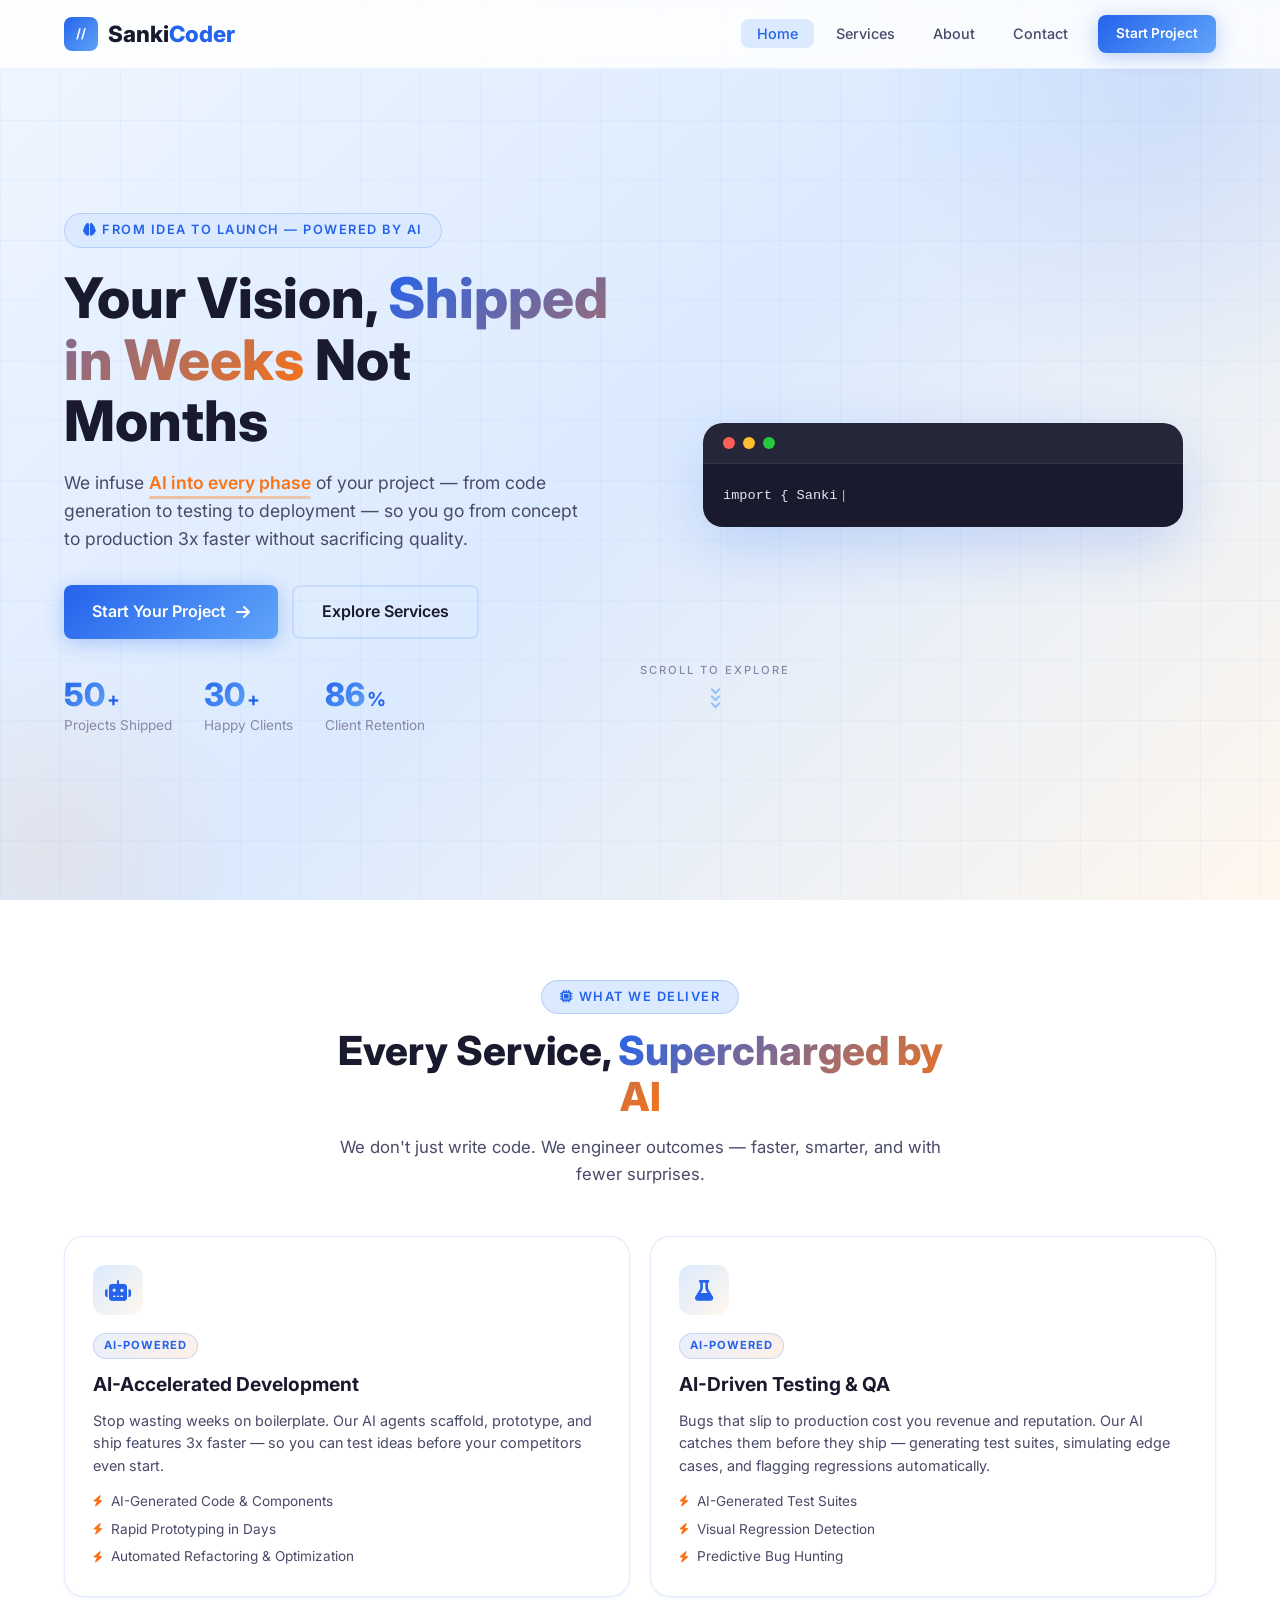
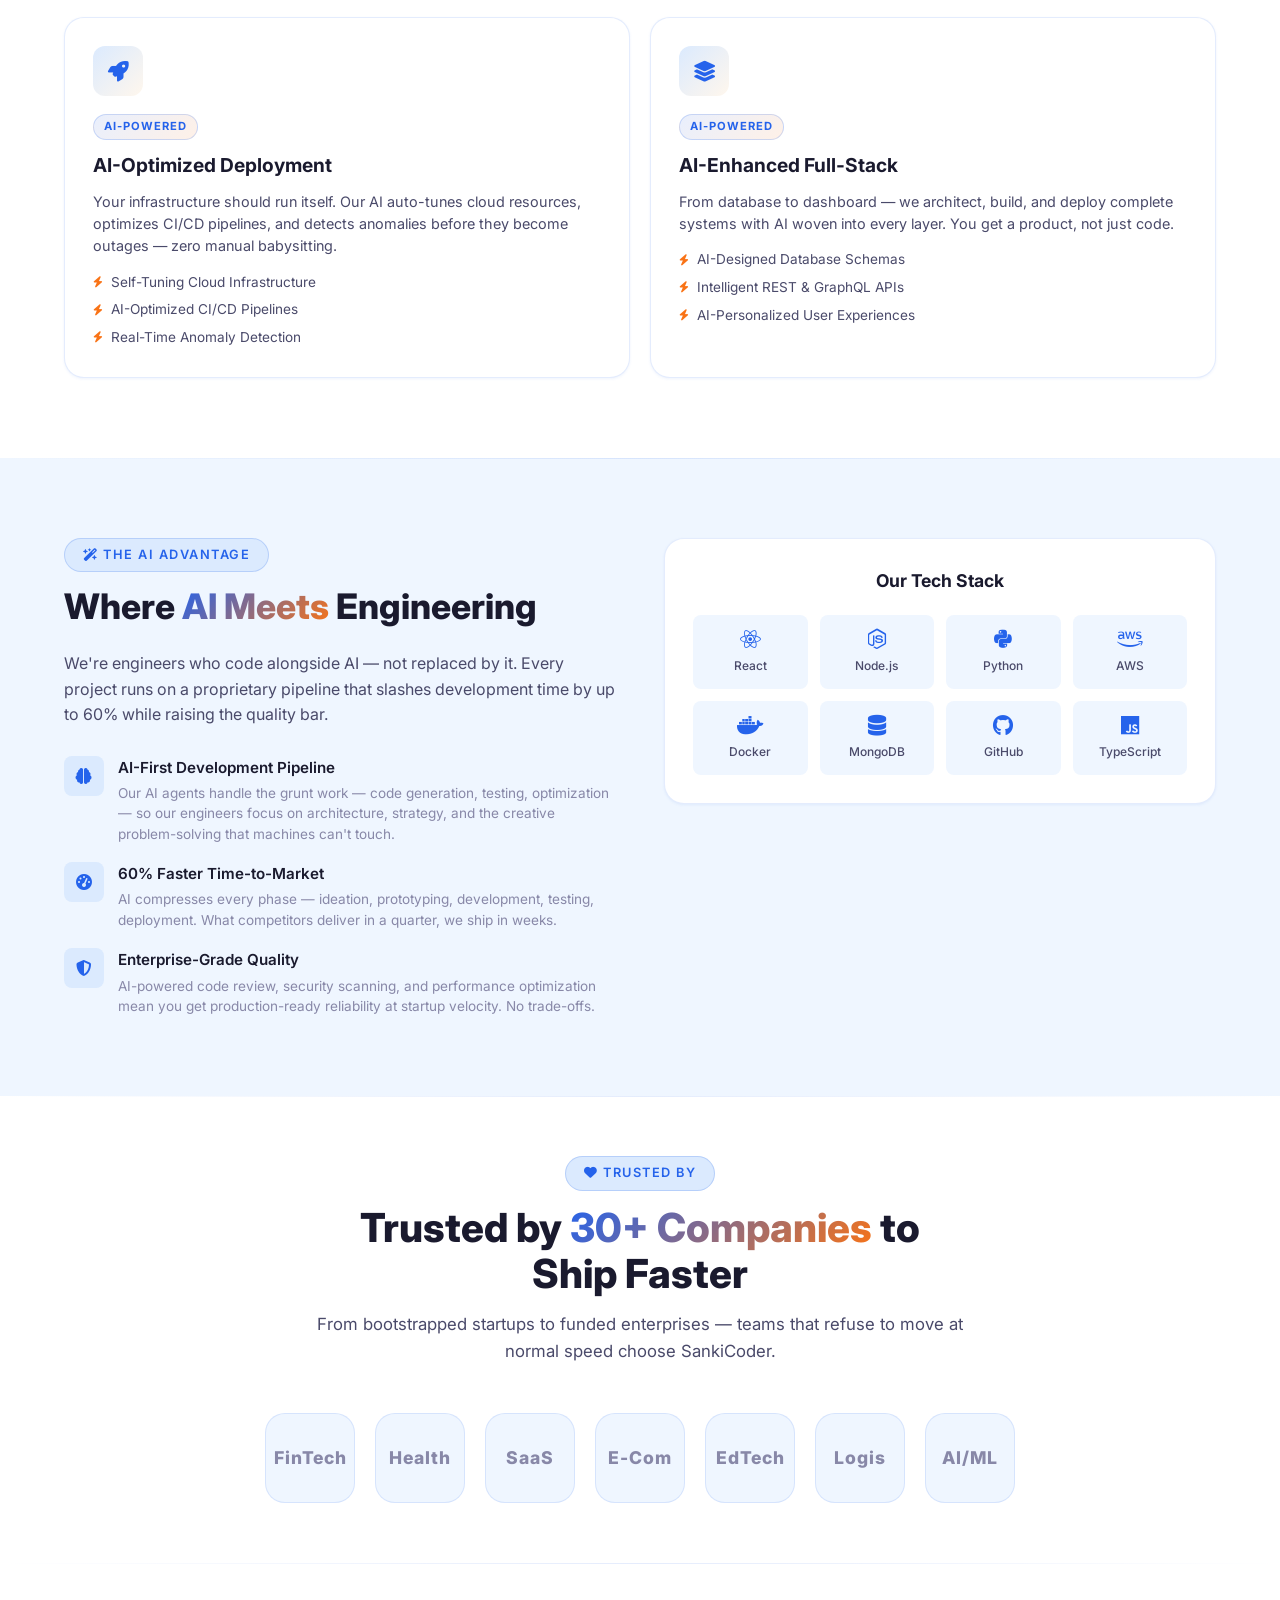
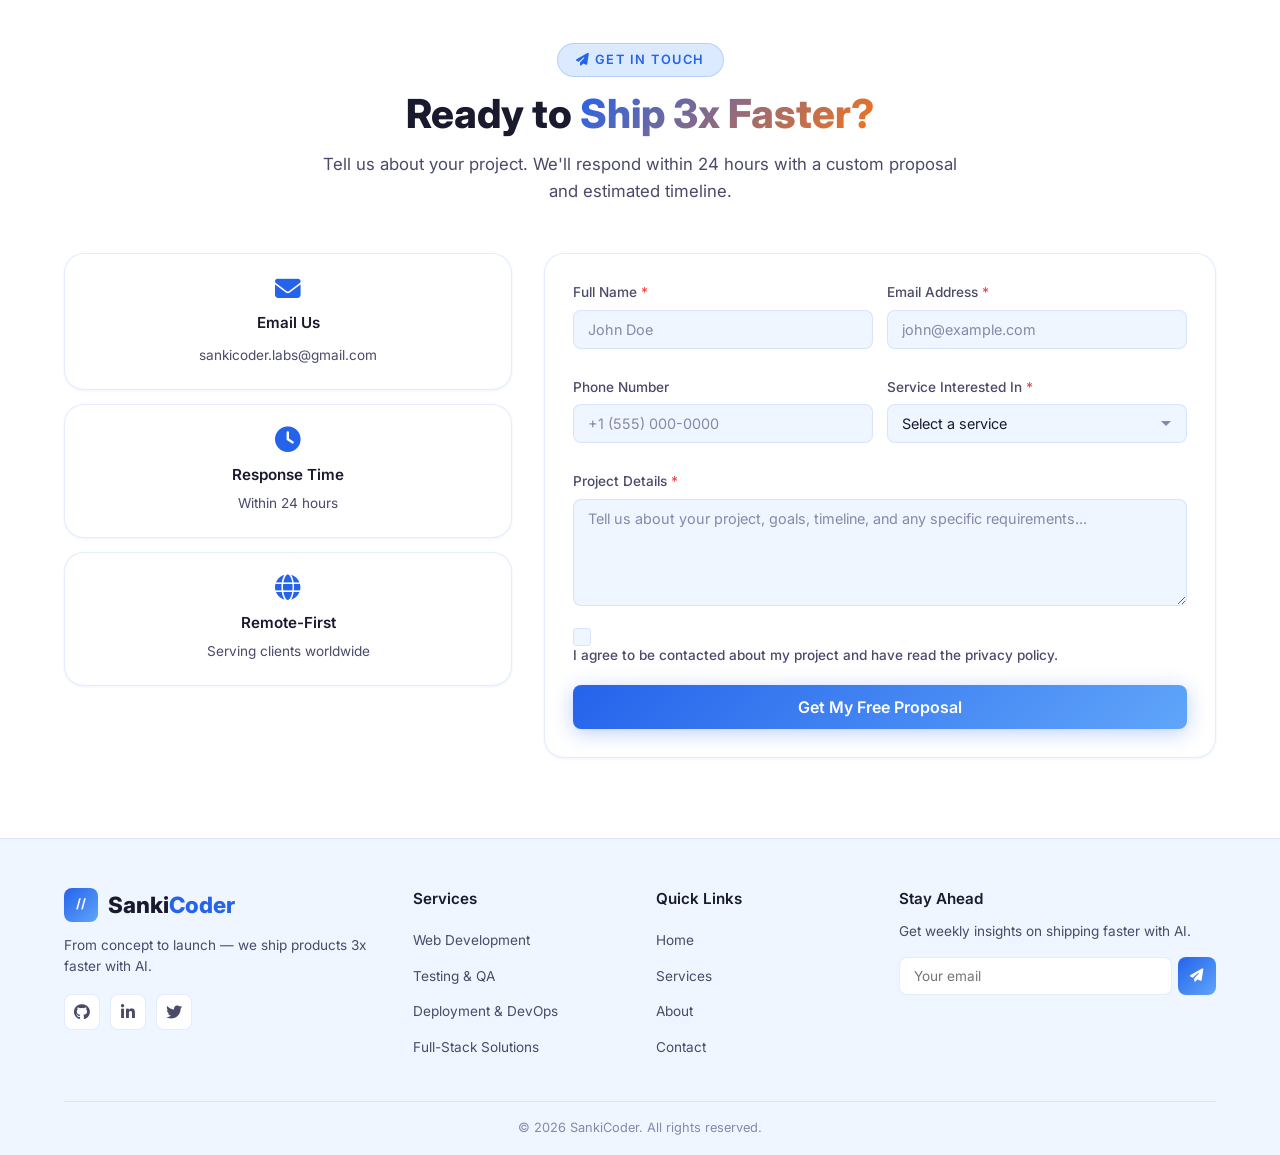
==== commit 168ac951: "email id change email id change" ====
--- a/index.html
+++ b/index.html
@@ -254,7 +254,7 @@
                     <div class="info-card">
                         <i class="fas fa-envelope"></i>
                         <h4>Email Us</h4>
-                        <a href="mailto:hello@sankicoder.com">hello@sankicoder.com</a>
+                        <a href="mailto:sankicoder.labs@gmail.com">sankicoder.labs@gmail.com</a>
                     </div>
                     <div class="info-card">
                         <i class="fas fa-clock"></i>
@@ -301,9 +301,9 @@
                     </div>
                     <div class="form-group checkbox-group">
                         <label class="checkbox-label">
-                            <input type="checkbox" id="consent" required>
+                            <input type="checkbox" id="consent" name="consent" value="yes" required>
                             <span class="checkmark"></span>
-                            <span class="checkbox-text"></span>I agree to be contacted about my project and have read the privacy policy.</span>
+                            <span class="checkbox-text">I agree to be contacted about my project and have read the privacy policy.</span>
                         </label>
                     </div>
                     <button type="submit" class="btn btn-primary btn-full" id="submitBtn">
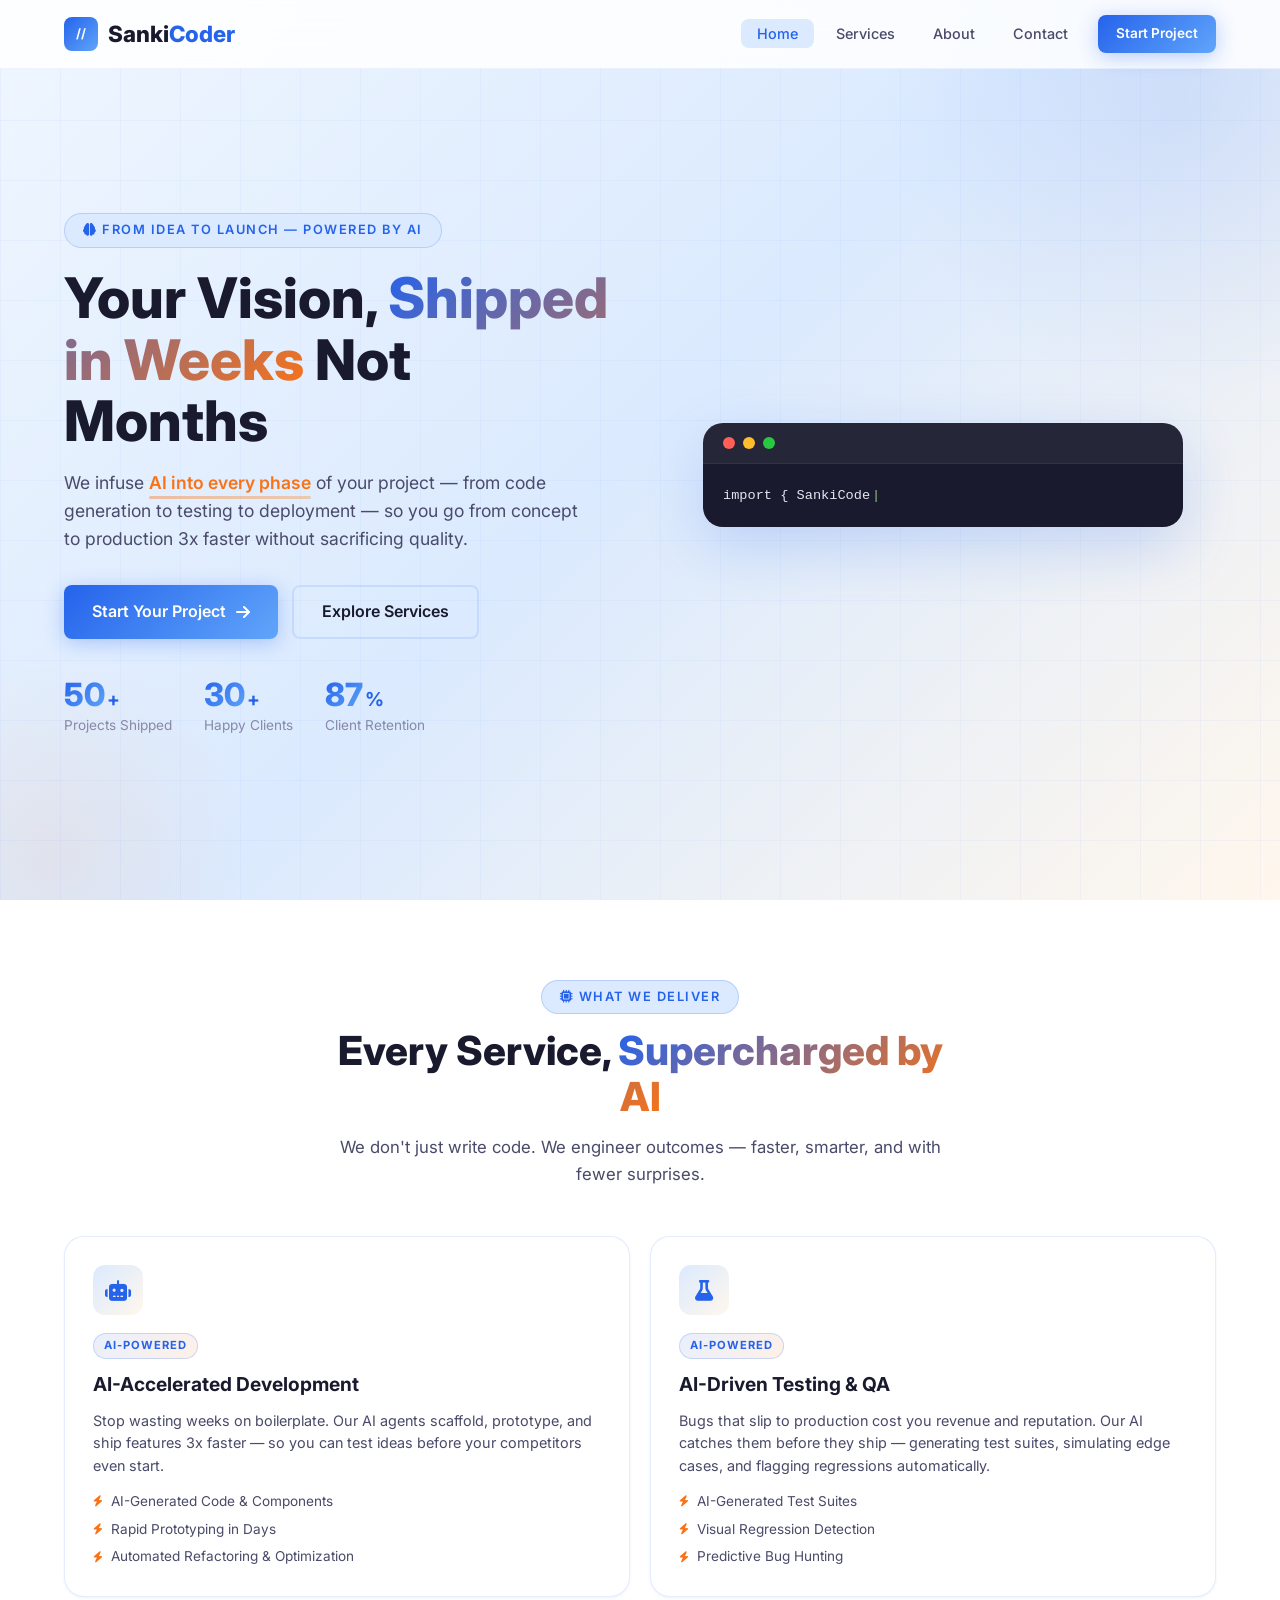
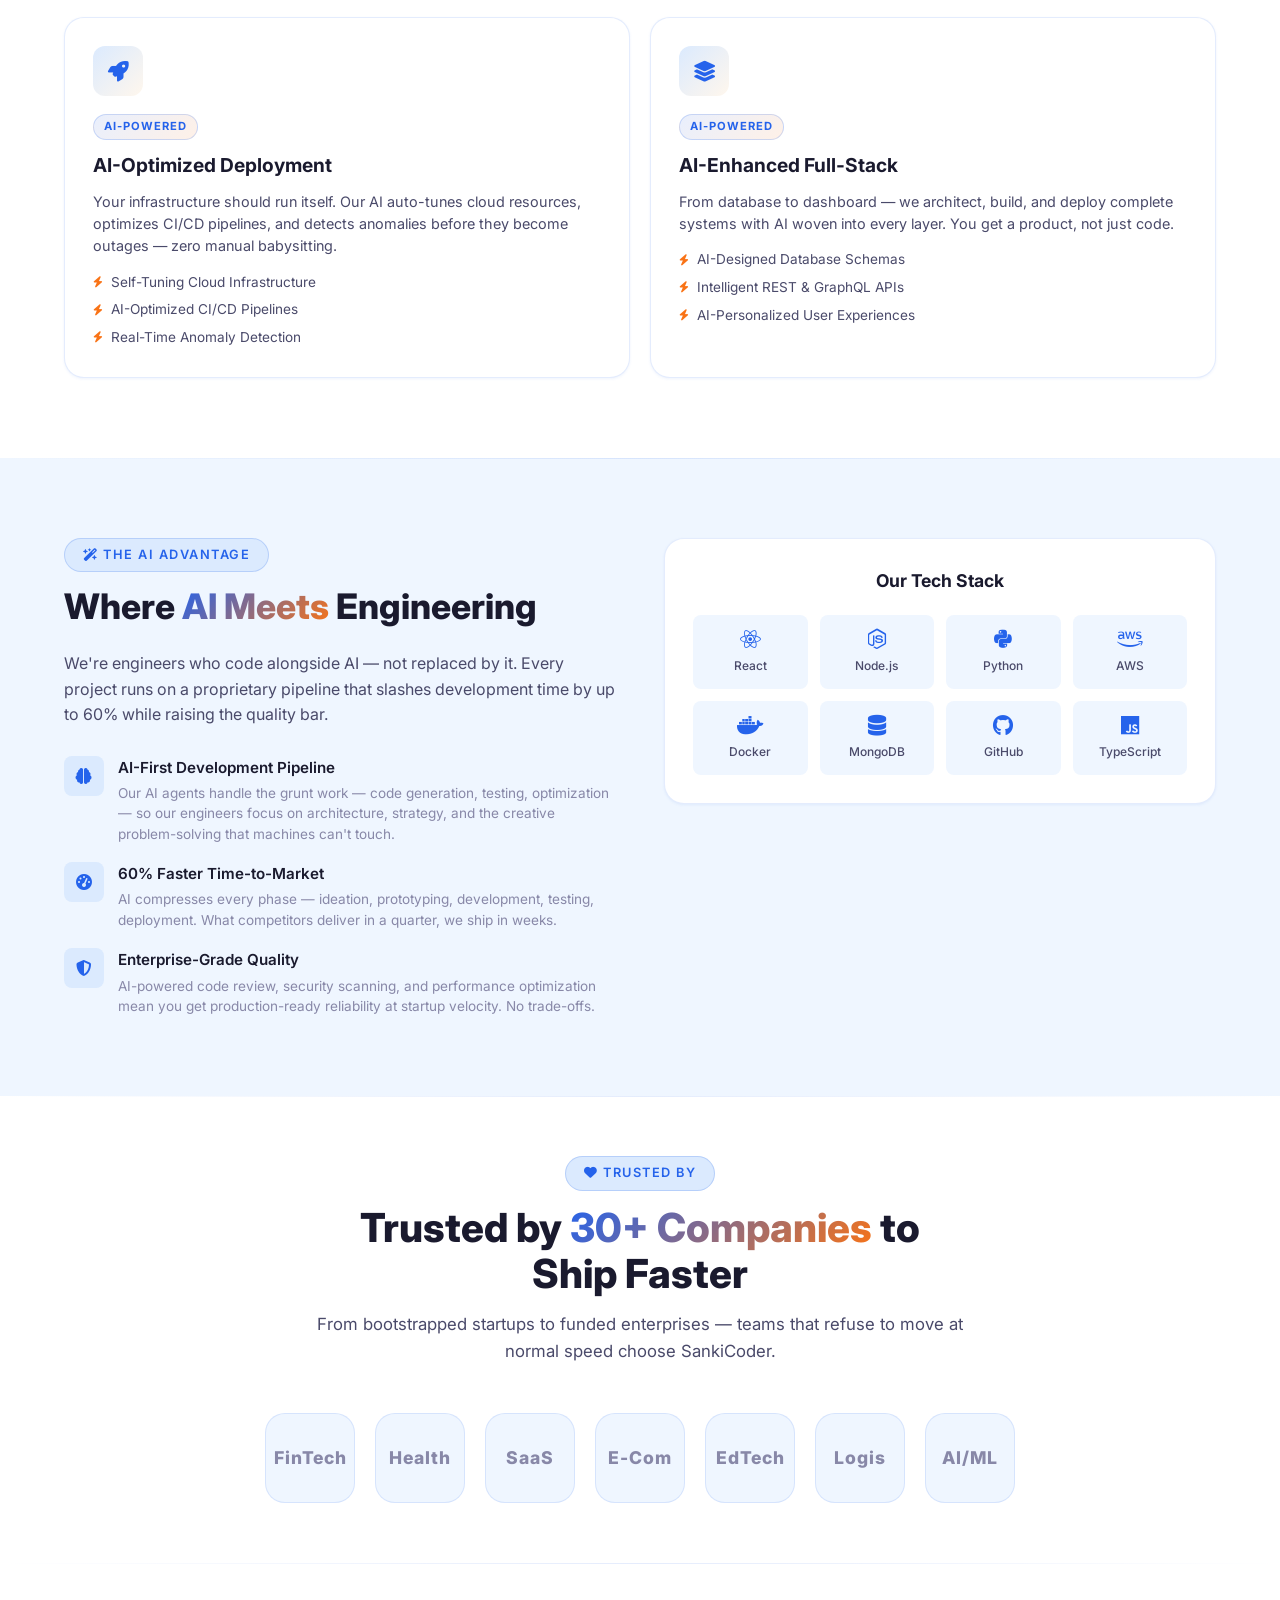
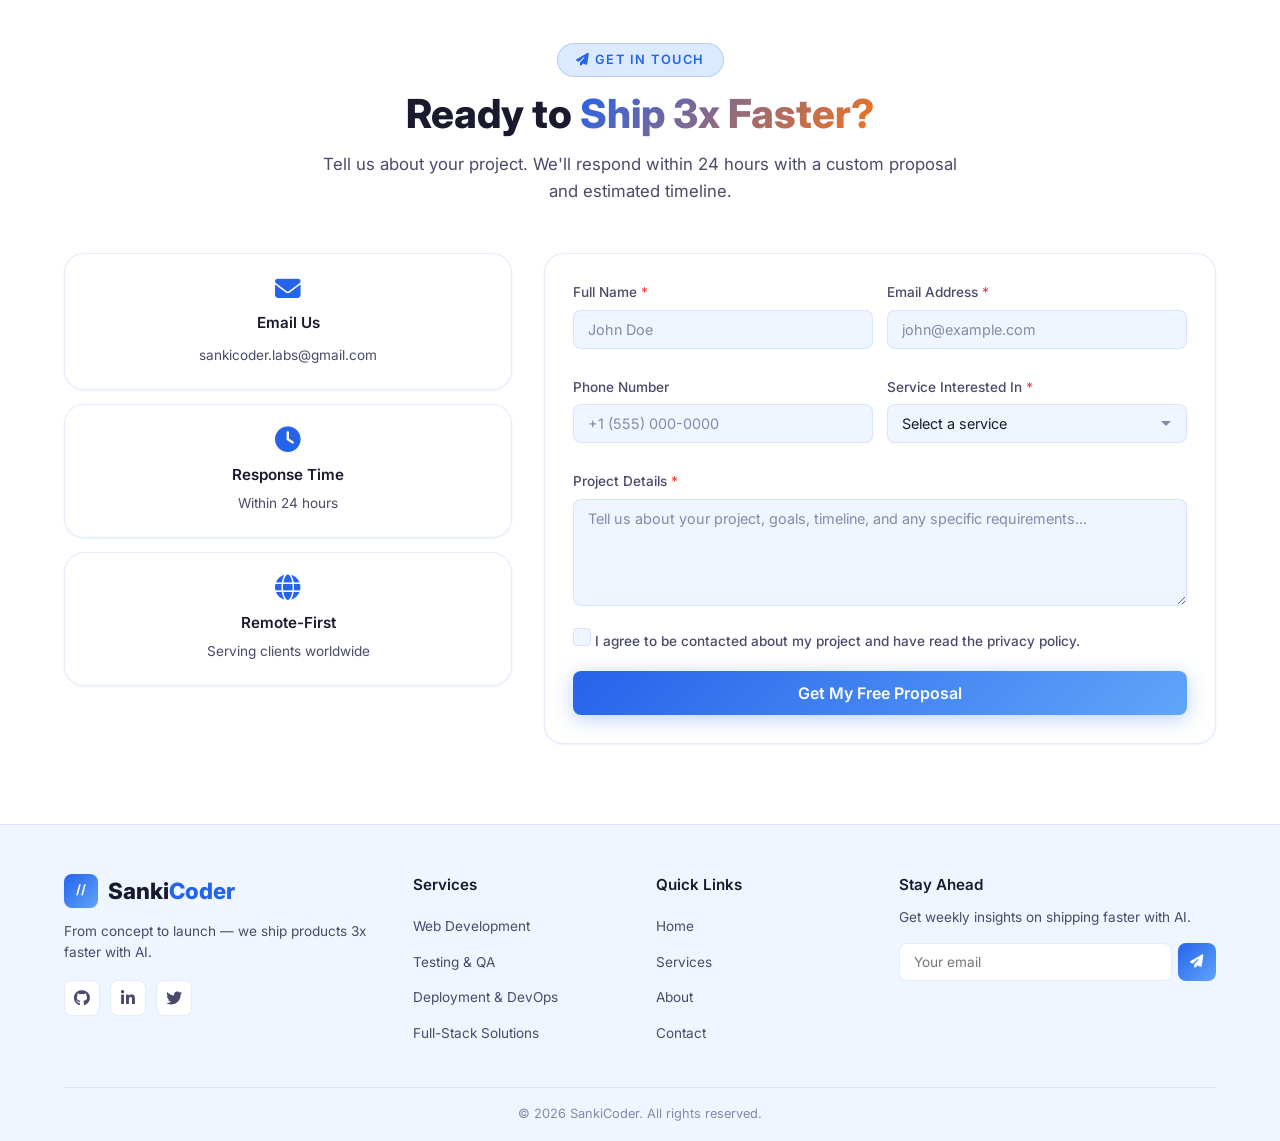
==== commit ff5e79b7: "Enhancements to UI Enhancements to UI" ====
--- a/index.html
+++ b/index.html
@@ -93,15 +93,6 @@
                     </div>
                 </div>
             </div>
-                <div class="scroll-indicator">
-                    <span class="scroll-text">Scroll to explore</span>
-                    <div class="scroll-chevron">
-                        <span></span>
-                        <span></span>
-                        <span></span>
-                    </div>
-                </div>
-            </div>
         </div>
     </section>
 
@@ -267,7 +258,10 @@
                         <p>Serving clients worldwide</p>
                     </div>
                 </div>
-                <form class="contact-form" id="leadForm">
+                <form class="contact-form" id="leadForm" action="https://api.web3forms.com/submit" method="POST">
+                    <input type="hidden" name="access_key" value="186a8ba8-2869-45df-88c6-ebedd689405f">
+                    <input type="hidden" name="subject" value="New SankiCoder Lead">
+                    <input type="hidden" name="from_name" value="SankiCoder Website">
                     <div class="form-row">
                         <div class="form-group">
                             <label for="name">Full Name <span class="required">*</span></label>
@@ -301,8 +295,10 @@
                     </div>
                     <div class="form-group checkbox-group">
                         <label class="checkbox-label">
-                            <input type="checkbox" id="consent" name="consent" value="yes" required>
-                            <span class="checkmark"></span>
+                            <span class="checkbox-check">
+                                <input type="checkbox" id="consent" name="consent" value="yes" required>
+                                <span class="checkmark"></span>
+                            </span>
                             <span class="checkbox-text">I agree to be contacted about my project and have read the privacy policy.</span>
                         </label>
                     </div>
--- a/styles.css
+++ b/styles.css
@@ -891,21 +891,36 @@
 .checkbox-label {
     display: flex;
     align-items: flex-start;
-    gap: 10px;
+    gap: 8px;
     cursor: pointer;
     font-size: 0.8rem;
     color: var(--text-secondary);
     line-height: 1.4;
-}
-
-.checkbox-label input[type="checkbox"] {
-    display: none;
+    text-align: left;
+}
+
+.checkbox-check {
+    display: inline-flex;
+    align-items: center;
+    justify-content: center;
+    width: 18px;
+    height: 18px;
+    flex-shrink: 0;
+    position: relative;
+}
+
+.checkbox-check input[type="checkbox"] {
+    position: absolute;
+    opacity: 0;
+    width: 18px;
+    height: 18px;
+    cursor: pointer;
+    z-index: 1;
 }
 
 .checkmark {
     width: 18px;
     height: 18px;
-    min-width: 18px;
     background: var(--bg-secondary);
     border: 1px solid var(--border-color);
     border-radius: 4px;
@@ -913,19 +928,26 @@
     align-items: center;
     justify-content: center;
     transition: var(--transition);
-}
-
-.checkbox-label input:checked + .checkmark {
+    position: absolute;
+    top: 0;
+    left: 0;
+}
+
+.checkbox-check input:checked + .checkmark {
     background: var(--primary);
     border-color: var(--primary);
 }
 
-.checkbox-label input:checked + .checkmark::after {
+.checkbox-check input:checked + .checkmark::after {
     content: '\f00c';
     font-family: 'Font Awesome 6 Free';
     font-weight: 900;
-    font-size: 0.65rem;
+    font-size: 0.6rem;
     color: #fff;
+}
+
+.checkbox-text {
+    flex: 1;
 }
 
 /* Form success */
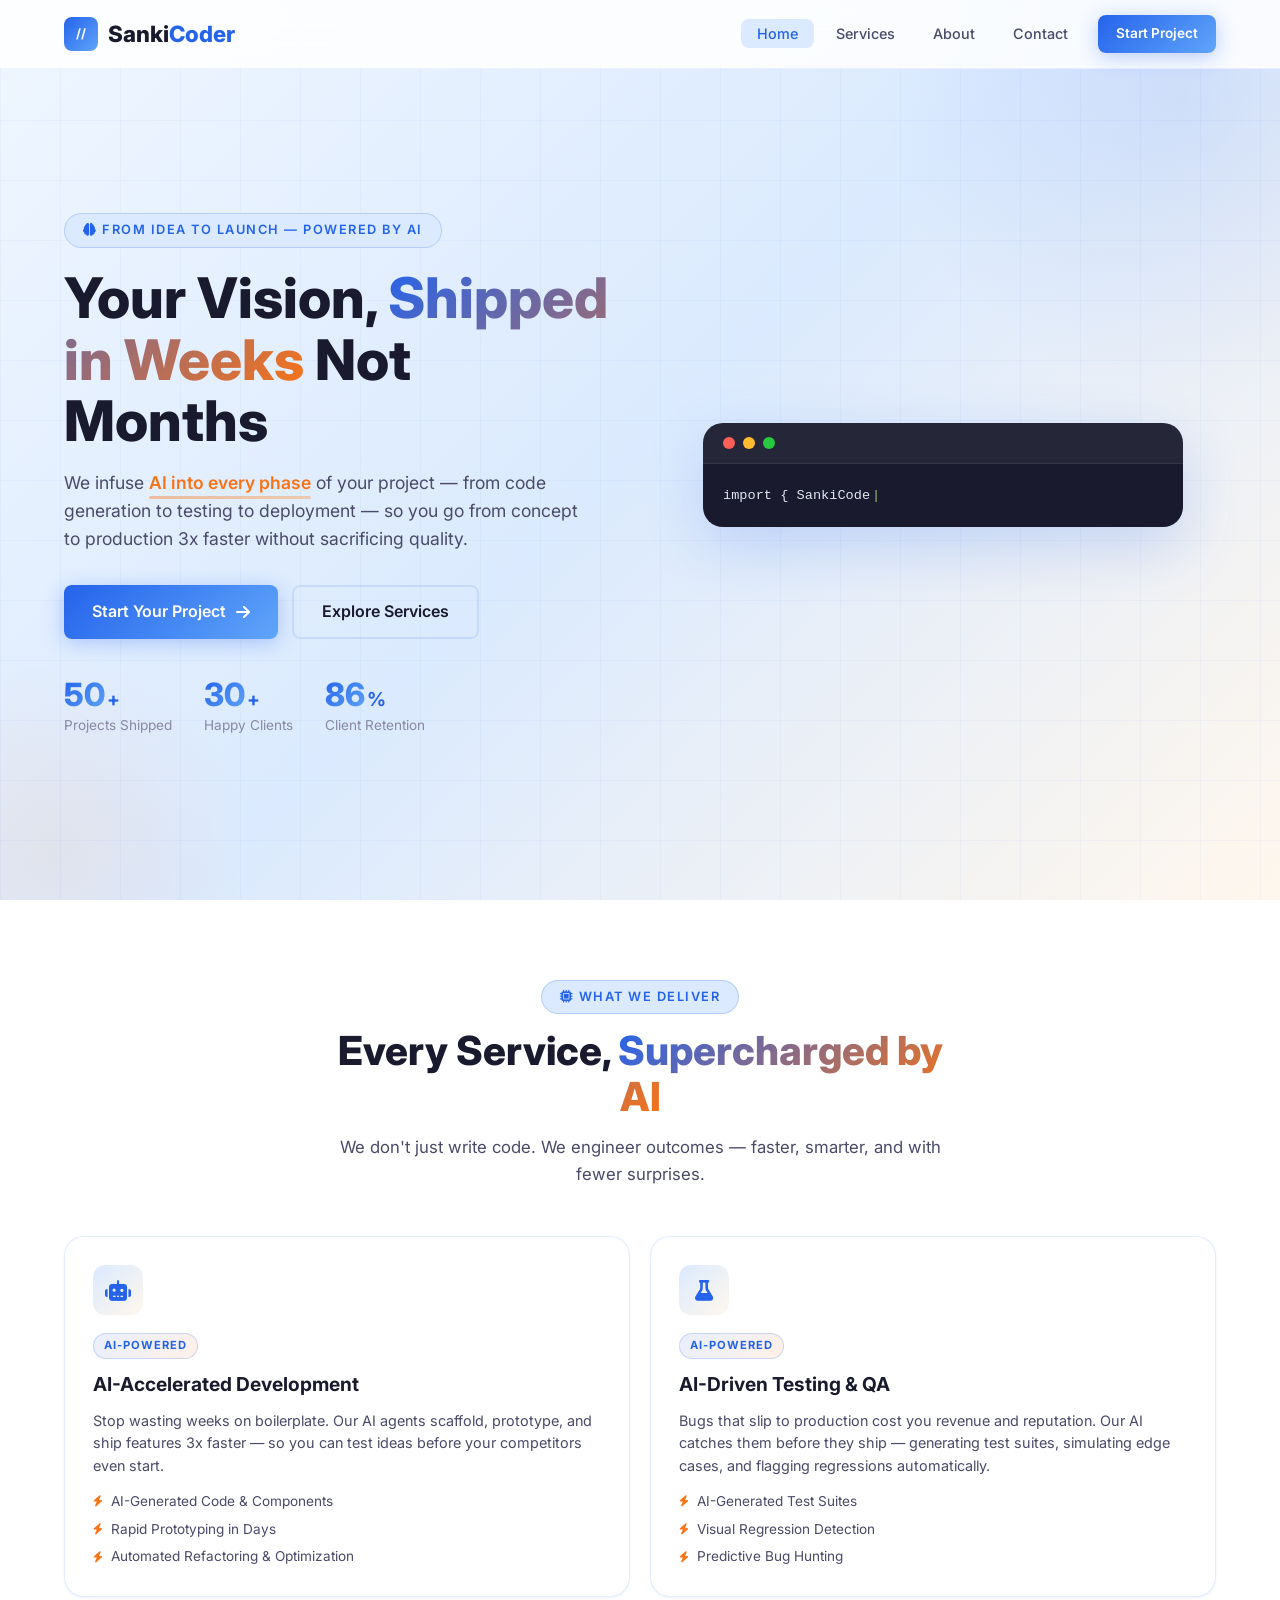
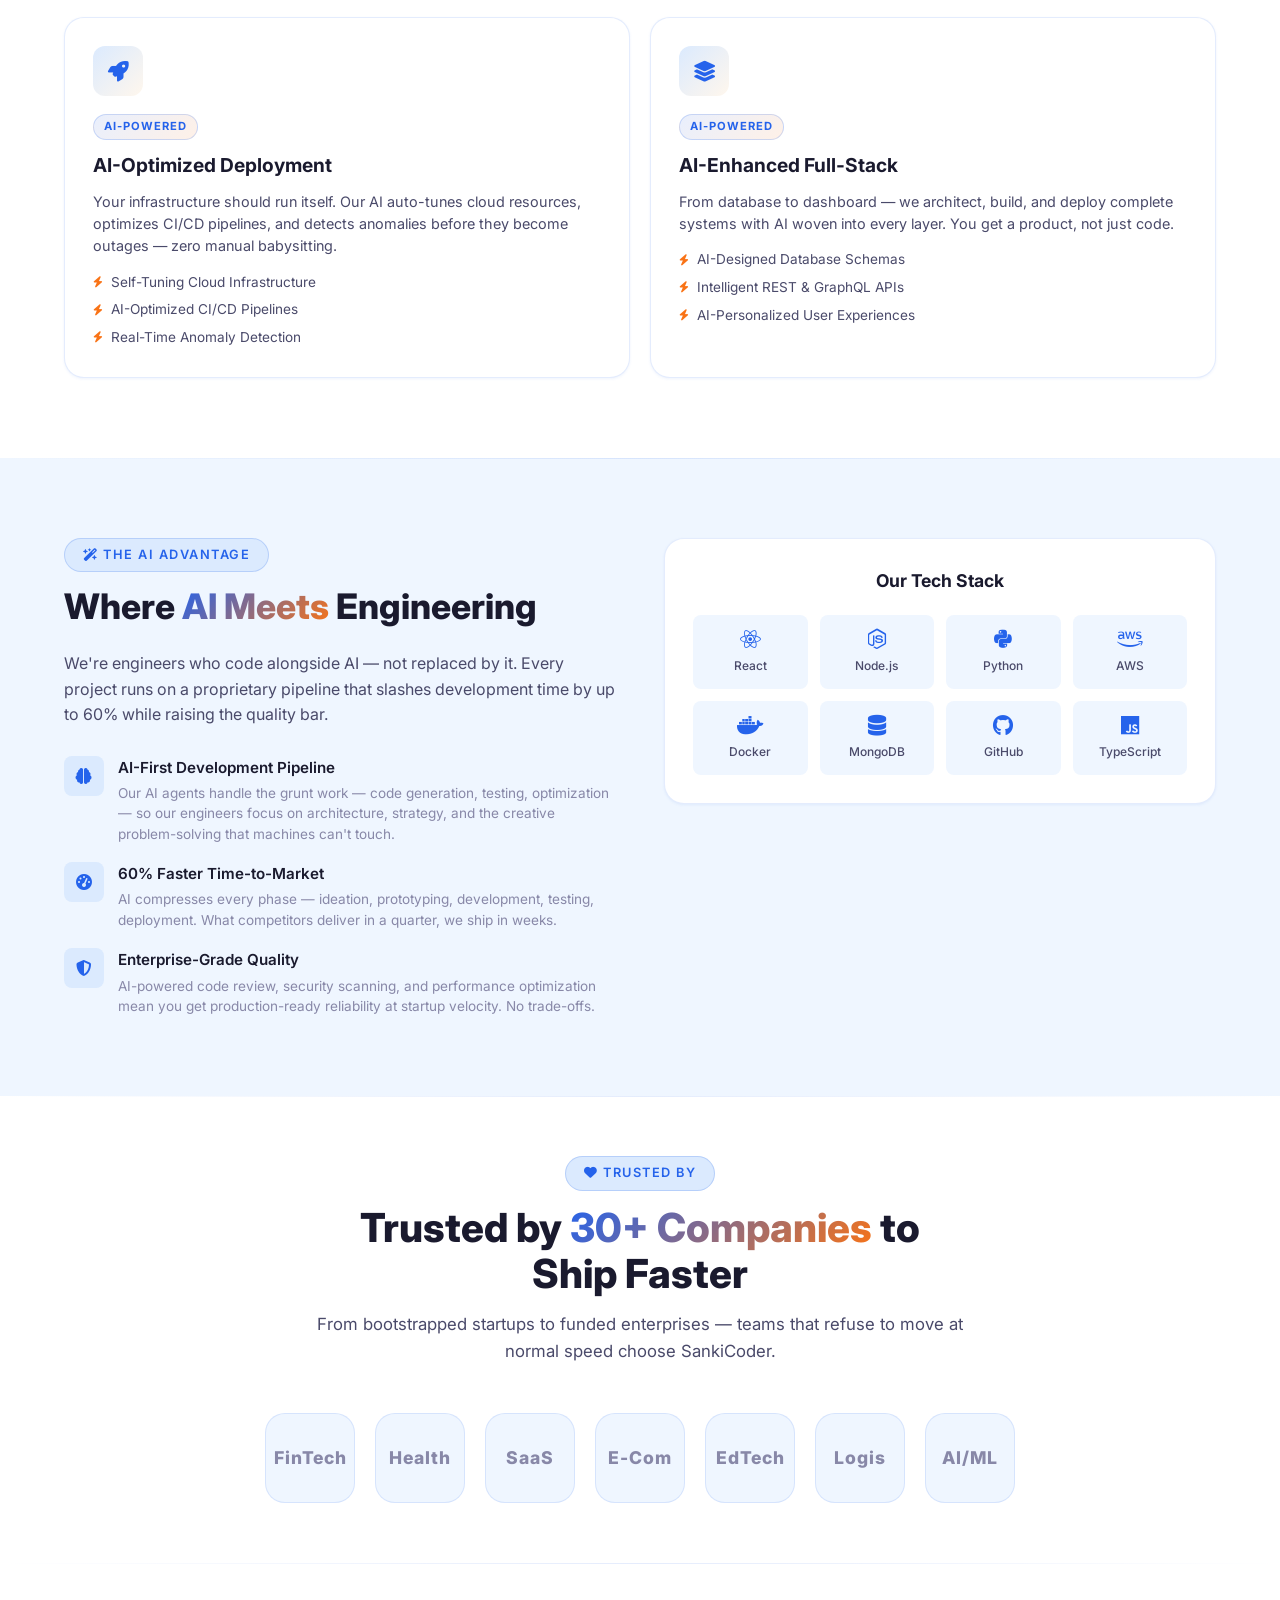
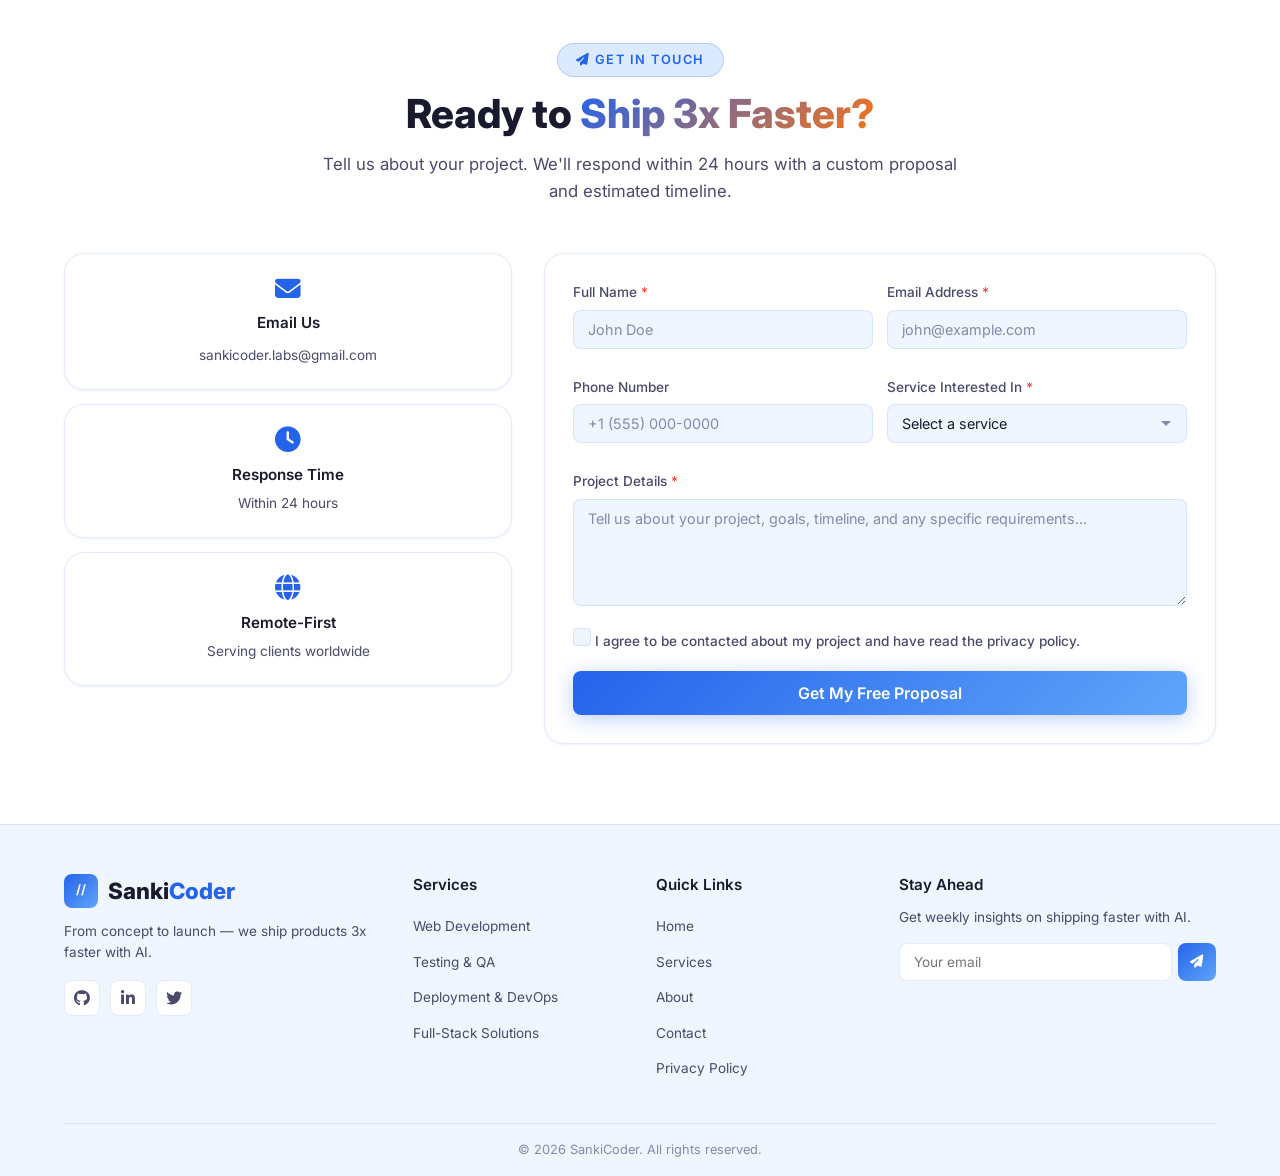
==== commit a11b0780: "privacy policy added" ====
--- a/index.html
+++ b/index.html
@@ -299,7 +299,7 @@
                                 <input type="checkbox" id="consent" name="consent" value="yes" required>
                                 <span class="checkmark"></span>
                             </span>
-                            <span class="checkbox-text">I agree to be contacted about my project and have read the privacy policy.</span>
+                            <span class="checkbox-text">I agree to be contacted about my project and have read the <a href="privacy-policy.html" target="_blank" rel="noopener">privacy policy</a>.</span>
                         </label>
                     </div>
                     <button type="submit" class="btn btn-primary btn-full" id="submitBtn">
@@ -350,6 +350,7 @@
                         <li><a href="#services">Services</a></li>
                         <li><a href="#about">About</a></li>
                         <li><a href="#contact">Contact</a></li>
+                        <li><a href="privacy-policy.html">Privacy Policy</a></li>
                     </ul>
                 </div>
                 <div class="footer-newsletter">
--- a/styles.css
+++ b/styles.css
@@ -1408,3 +1408,104 @@
         grid-template-columns: repeat(3, 1fr);
     }
 }
+
+/* ===== Privacy Policy Page ===== */
+.privacy-hero {
+    padding: 120px 0 48px;
+    background: var(--gradient-hero);
+    position: relative;
+    overflow: hidden;
+}
+
+.privacy-title {
+    font-size: 2.6rem;
+    font-weight: 800;
+    line-height: 1.15;
+    margin-bottom: 14px;
+    color: var(--text-primary);
+}
+
+.privacy-subtitle {
+    color: var(--text-secondary);
+    font-size: 1.05rem;
+    line-height: 1.6;
+    margin-bottom: 12px;
+}
+
+.privacy-meta {
+    color: var(--text-muted);
+    font-size: 0.82rem;
+    border-bottom: 1px solid var(--border-color);
+    padding-bottom: 16px;
+}
+
+.legal {
+    padding: 0 0 80px;
+    background: var(--bg-primary);
+}
+
+.legal-prose {
+    max-width: 860px;
+}
+
+.legal-prose h2 {
+    font-size: 1.35rem;
+    font-weight: 700;
+    color: var(--text-primary);
+    margin: 28px 0 12px;
+}
+
+.legal-prose h3 {
+    font-size: 1.05rem;
+    font-weight: 600;
+    color: var(--text-secondary);
+    margin: 16px 0 8px;
+}
+
+.legal-prose p {
+    color: var(--text-secondary);
+    font-size: 0.95rem;
+    line-height: 1.75;
+    margin-bottom: 12px;
+}
+
+.legal-list {
+    list-style: disc;
+    margin: 0 0 12px;
+    padding-left: 24px;
+}
+
+.legal-list li {
+    color: var(--text-secondary);
+    font-size: 0.95rem;
+    line-height: 1.7;
+    margin-bottom: 6px;
+}
+
+.legal-prose a {
+    color: var(--primary);
+    text-decoration: underline;
+    transition: var(--transition);
+}
+
+.legal-prose a:hover {
+    color: var(--primary-dark);
+}
+
+.legal-prose code {
+    font-family: 'Inter', monospace;
+    background: var(--bg-secondary);
+    border: 1px solid var(--border-color);
+    border-radius: var(--radius-sm);
+    padding: 1px 6px;
+    font-size: 0.85rem;
+    color: var(--text-primary);
+}
+
+.legal-signoff {
+    border-top: 1px solid var(--border-color);
+    padding: 20px 0 0;
+    margin-bottom: 0;
+    color: var(--text-secondary);
+    font-size: 0.95rem;
+}
